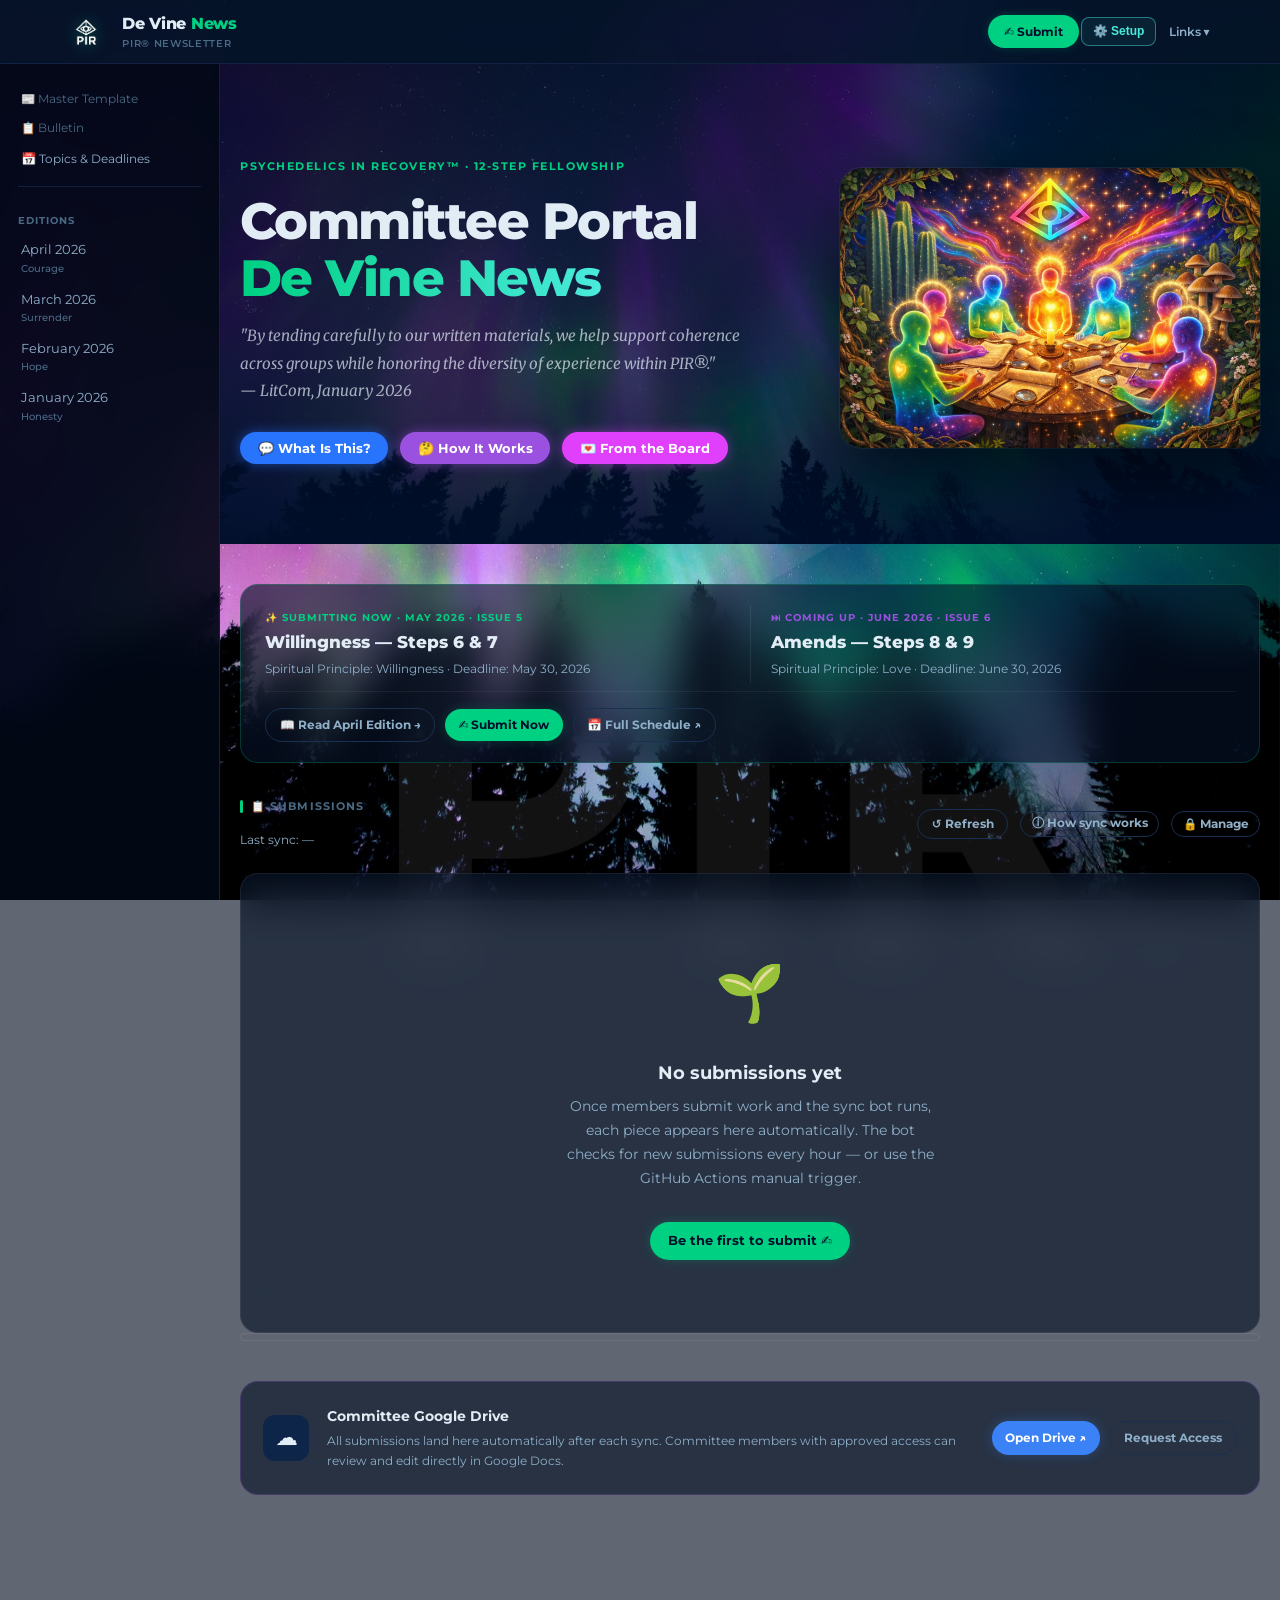
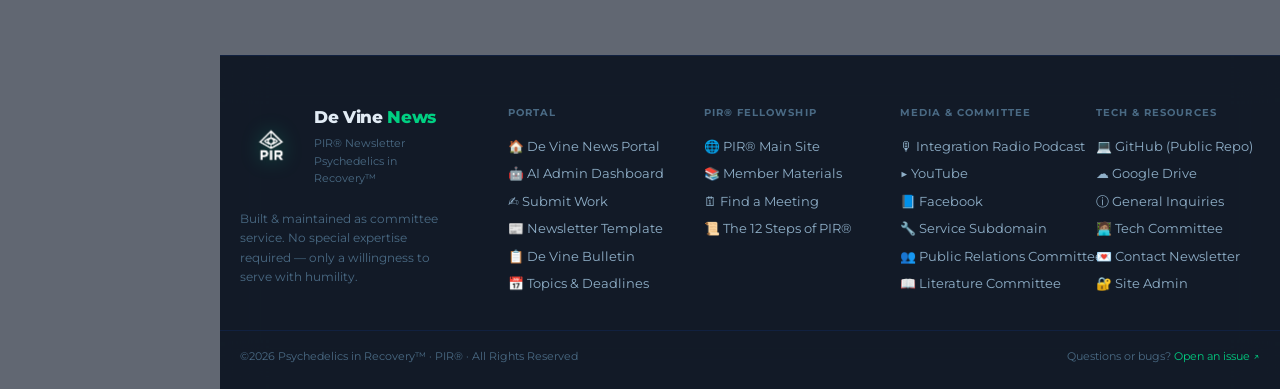
==== dashboard/index.html @ 3599350f "Add skills framework, admin dashboard, Phase 2/3/4 roadmap updates Skills (.claude/skills/): - marp-" ====
<!DOCTYPE html>
<html lang="en">
<head>
  <link rel="icon" href="assets/favicon.svg" type="image/svg+xml"/>
  <link rel="icon" href="assets/favicon.png" type="image/png"/>
  <link rel="apple-touch-icon" href="assets/favicon.png"/>
  <meta charset="UTF-8" />
  <meta name="viewport" content="width=device-width, initial-scale=1.0" />
  <title>De Vine News — Committee Portal | PIR®</title>
  <meta name="description" content="Internal committee portal for the Devine News newsletter — Psychedelics In Recovery 12-Step Fellowship." />
  <link rel="preconnect" href="https://fonts.googleapis.com" />
  <link rel="preconnect" href="https://fonts.gstatic.com" crossorigin />
  <link href="https://fonts.googleapis.com/css2?family=Montserrat:wght@400;500;600;700;800&family=Merriweather:ital,wght@0,400;1,300&display=swap" rel="stylesheet" />
  <link rel="stylesheet" href="style.css" />
  <style>
    /* ── Page-specific styles ── */
    .hero-inner {
      max-width: 1200px; margin: 0 auto; padding: 4rem 1.25rem 3.5rem;
      display: flex; align-items: center; gap: 3rem; justify-content: center;
    }
    .hero-text { flex: 1; max-width: 560px; }
    .hero-eyebrow {
      font-size: 0.68rem; font-weight: 700; letter-spacing: 0.14em;
      text-transform: uppercase; color: var(--green);
      display: flex; align-items: center; gap: 0.5rem; margin-bottom: 1rem;
    }
    .hero-eyebrow::before { content:''; width:20px; height:1.5px; background:var(--green); }
    .hero-headline {
      font-size: clamp(2rem, 6vw, 3.2rem); font-weight: 800;
      letter-spacing: -0.03em; line-height: 1.12; margin-bottom: 1rem;
    }
    .hero-headline em {
      font-style: normal;
      background: linear-gradient(90deg, var(--green), var(--cyan));
      -webkit-background-clip: text; -webkit-text-fill-color: transparent;
    }
    .hero-quote {
      font-family: var(--font-serif); font-style: italic;
      font-size: 0.95rem; color: rgba(226,236,245,0.7);
      max-width: 500px; line-height: 1.8; margin-bottom: 1.75rem;
    }
    .hero-actions { display: flex; gap: 0.75rem; flex-wrap: wrap; }
    .hero-illustration {
      flex-shrink: 0; width: 420px;
      border-radius: 22px; overflow: hidden;
      box-shadow: 0 24px 70px rgba(0,0,0,0.55), 0 0 0 1px rgba(255,255,255,0.07);
    }
    .hero-illustration img { width: 100%; height: auto; display: block; max-height: 520px; object-fit: contain; }

    /* Hero button colour variants */
    .btn-blue   { background: #2874fc; color: #fff; box-shadow: 0 0 12px rgba(40,116,252,0.5); border: none; }
    .btn-blue:hover   { background: #4a8fff; box-shadow: 0 0 20px rgba(40,116,252,0.7); text-decoration: none; color: #fff; }
    .btn-purple { background: #9b51e0; color: #fff; box-shadow: 0 0 12px rgba(155,81,224,0.5); border: none; }
    .btn-purple:hover { background: #b06de8; box-shadow: 0 0 20px rgba(155,81,224,0.7); text-decoration: none; color: #fff; }
    .btn-pink   { background: #e040fb; color: #fff; box-shadow: 0 0 12px rgba(224,64,251,0.45); border: none; }
    .btn-pink:hover   { background: #e96cfc; box-shadow: 0 0 20px rgba(224,64,251,0.65); text-decoration: none; color: #fff; }
    @media (max-width: 900px) {
      .hero-inner { flex-direction: column-reverse; gap: 2rem; padding: 2.5rem 1.25rem 2.5rem; }
      .hero-illustration { width: 100%; max-width: 480px; }
      .hero-illustration img { max-height: 360px; }
    }

    /* Stats */
    .stats-row {
      display: grid; grid-template-columns: repeat(auto-fit, minmax(130px, 1fr));
      gap: 1rem; margin-bottom: 2.5rem;
    }
    .stat-card {
      background: rgba(5,18,40,0.62);
      backdrop-filter: blur(20px); -webkit-backdrop-filter: blur(20px);
      border: 1px solid rgba(255,255,255,0.07);
      border-radius: var(--radius); padding: 1.15rem 1rem; text-align: center;
    }
    .stat-num { font-size: 2rem; font-weight: 800; line-height: 1; }
    .stat-label { font-size: 0.68rem; font-weight: 600; color: var(--text-3); margin-top: 0.35rem; text-transform: uppercase; letter-spacing: 0.05em; }

    /* Deadline banner */
    .deadline-banner {
      background: rgba(5,18,40,0.55);
      backdrop-filter: blur(20px); -webkit-backdrop-filter: blur(20px);
      border: 1px solid rgba(74,234,220,0.18);
      border-radius: var(--radius); padding: 0.85rem 1.25rem;
      display: flex; align-items: center; gap: 0.85rem;
      margin-bottom: 2rem; flex-wrap: wrap;
    }
    .deadline-text { font-size: 0.85rem; color: var(--text-2); flex: 1; min-width: 200px; }
    .deadline-text strong { color: var(--cyan); }

    /* Combined Current + Next Theme card */
    .theme-card {
      background: rgba(5,18,40,0.60);
      backdrop-filter: blur(20px); -webkit-backdrop-filter: blur(20px);
      border: 1px solid rgba(0,208,130,0.22);
      border-radius: var(--radius-lg); padding: 1.25rem 1.5rem;
      display: flex; align-items: stretch; gap: 0;
      margin-bottom: 2rem; flex-wrap: wrap;
    }
    .theme-col {
      flex: 1; min-width: 180px; padding: 0.25rem 1.25rem 0.25rem 0;
    }
    .theme-col--next {
      padding-left: 1.25rem; padding-right: 0;
      border-left: 1px solid rgba(255,255,255,0.08);
    }
    .theme-card-label {
      font-size: 0.62rem; font-weight: 700; text-transform: uppercase;
      letter-spacing: 0.1em; color: var(--green); margin-bottom: 0.2rem;
    }
    .theme-col--next .theme-card-label { color: var(--purple); }
    .theme-card-title { font-size: 1.05rem; font-weight: 800; color: var(--text); }
    .theme-card-sub { font-size: 0.75rem; color: var(--text-2); margin-top: 0.2rem; }
    .theme-card-actions {
      width: 100%; display: flex; gap: 0.6rem;
      flex-wrap: wrap; align-items: center;
      padding-top: 1rem; margin-top: 0.5rem;
      border-top: 1px solid rgba(255,255,255,0.06);
    }

    /* Section row */
    .section-row { display: flex; align-items: center; justify-content: space-between; gap: 1rem; margin-bottom: 1.25rem; flex-wrap: wrap; }
    .sync-label { font-size: 0.75rem; color: var(--text-2); }

    /* Gallery */
    .gallery-grid { display: grid; grid-template-columns: repeat(auto-fill, minmax(150px, 1fr)); gap: 0.75rem; }
    .gallery-card { background: var(--navy-3); border: 1px solid var(--border); border-radius: var(--radius); overflow: hidden; transition: transform 0.18s, border-color 0.18s; }
    .gallery-card:hover { transform: translateY(-3px); border-color: var(--border-2); }
    .gallery-card img { width: 100%; height: 130px; object-fit: cover; }
    .gallery-caption { padding: 0.45rem 0.65rem; font-size: 0.7rem; font-weight: 600; color: var(--text-2); overflow: hidden; text-overflow: ellipsis; white-space: nowrap; }

    /* Empty state */
    .empty-state {
      background: rgba(5,18,40,0.62);
      backdrop-filter: blur(20px); -webkit-backdrop-filter: blur(20px);
      border: 1px solid rgba(255,255,255,0.07);
      border-radius: var(--radius-lg); padding: 4.5rem 2rem; text-align: center;
    }
    .empty-icon { font-size: 3.5rem; margin-bottom: 1.25rem; }
    .empty-title { font-size: 1.1rem; font-weight: 700; margin-bottom: 0.5rem; }
    .empty-desc { font-size: 0.875rem; color: var(--text-2); max-width: 380px; margin: 0 auto 2rem; line-height: 1.7; }

    /* Submission cards */
    .sub-card {
      background: rgba(5,18,40,0.58);
      backdrop-filter: blur(20px); -webkit-backdrop-filter: blur(20px);
      border: 1px solid rgba(255,255,255,0.07);
      border-radius: var(--radius); padding: 1rem 1.15rem;
      display: flex; align-items: flex-start; gap: 0.9rem;
      transition: border-color 0.18s; margin-bottom: 0.6rem;
    }
    .sub-card:hover { border-color: var(--border-2); }
    .sub-type-icon {
      width: 36px; height: 36px; flex-shrink: 0;
      background: var(--navy-4); border-radius: 9px;
      display: flex; align-items: center; justify-content: center; font-size: 1rem;
    }
    .sub-body { flex: 1; min-width: 0; }
    .sub-title-row { display: flex; align-items: center; gap: 0.5rem; flex-wrap: wrap; margin-bottom: 0.15rem; }
    .sub-title { font-size: 0.92rem; font-weight: 700; color: var(--text); }
    .sub-meta { font-size: 0.73rem; color: var(--text-3); }
    .sub-snippet { font-size: 0.8rem; color: var(--text-2); margin-top: 0.3rem; line-height: 1.55; white-space: nowrap; overflow: hidden; text-overflow: ellipsis; }
    .sub-art-file  { font-size: 0.72rem; color: var(--cyan); margin-top: 0.3rem; opacity: 0.85; }
    .sub-art-title { font-size: 0.75rem; color: var(--cyan); margin-top: 0.25rem; font-style: italic; }
    .sub-art-notes { font-size: 0.78rem; color: var(--text-2); margin-top: 0.25rem; font-style: italic; opacity: 0.85; }

    /* Scrollable submissions container */
    .submissions-scroll-wrap {
      max-height: 490px; overflow-y: auto; scroll-behavior: smooth;
      scrollbar-width: thin; scrollbar-color: rgba(155,81,224,0.5) rgba(255,255,255,0.05);
      border: 1px solid rgba(255,255,255,0.07); border-radius: var(--radius);
      padding: 0.4rem 0.4rem 0; position: relative;
    }
    .submissions-scroll-wrap::-webkit-scrollbar { width: 6px; }
    .submissions-scroll-wrap::-webkit-scrollbar-track { background: rgba(255,255,255,0.03); border-radius: 3px; }
    .submissions-scroll-wrap::-webkit-scrollbar-thumb { background: rgba(155,81,224,0.45); border-radius: 3px; }
    .submissions-scroll-wrap::-webkit-scrollbar-thumb:hover { background: rgba(155,81,224,0.7); }
    /* Fade at bottom signals more content */
    .submissions-scroll-fade {
      height: 36px; margin-top: -36px; position: relative; pointer-events: none;
      background: linear-gradient(to bottom, transparent, rgba(2,8,23,0.82));
      border-radius: 0 0 var(--radius) var(--radius);
    }
    .submissions-jump-row {
      display: flex; justify-content: space-between; align-items: center;
      gap: 0.5rem; margin-top: 0.55rem; padding: 0 0.1rem;
    }
    .submissions-jump-hint { font-size: 0.7rem; color: var(--text-3); }
    .submissions-jump-row .btn { font-size: 0.7rem; padding: 0.25rem 0.6rem; opacity: 0.65; transition: opacity 0.15s; }
    .submissions-jump-row .btn:hover { opacity: 1; }
    .sub-action { flex-shrink: 0; align-self: center; display:flex; gap:0.45rem; align-items:center; }

    /* Refresh spinner */
    @keyframes spin { to { transform: rotate(360deg); } }
    .btn-loading { opacity: 0.65; pointer-events: none; }
    .btn-loading .spin-icon { display: inline-block; animation: spin 0.7s linear infinite; margin-right: 4px; }

    /* Admin mode */
    .btn-remove { background:transparent; border:1px solid rgba(239,68,68,0.4); color:#f87171;
                  font-size:0.72rem; font-weight:700; padding:0.3rem 0.65rem; border-radius:6px;
                  cursor:pointer; transition:all 0.15s; line-height:1; }
    .btn-remove:hover { background:rgba(239,68,68,0.12); border-color:#f87171; }
    .status-select { background:rgba(255,255,255,0.06); border:1px solid rgba(255,255,255,0.15); color:var(--text-1);
                     font-size:0.72rem; padding:0.28rem 0.5rem; border-radius:6px; cursor:pointer; }
    .status-select:disabled { opacity:0.5; cursor:not-allowed; }
    .admin-bar { display:flex; align-items:center; gap:0.5rem; font-size:0.72rem; color:var(--text-3); }
    .admin-active-label { color:#f87171; font-weight:700; }

    /* Drive panel */
    .drive-panel {
      background: rgba(5,18,40,0.62);
      backdrop-filter: blur(22px); -webkit-backdrop-filter: blur(22px);
      border: 1px solid rgba(155,81,224,0.25); border-radius: var(--radius-lg);
      padding: 1.4rem; display: flex; align-items: center; gap: 1.1rem;
      margin-top: 2.5rem; flex-wrap: wrap;
    }
    .drive-icon-wrap {
      width: 46px; height: 46px; flex-shrink: 0;
      background: var(--navy-4); border-radius: var(--radius);
      display: flex; align-items: center; justify-content: center; font-size: 1.4rem;
    }
    .drive-text { flex: 1; min-width: 200px; }
    .drive-title { font-size: 0.88rem; font-weight: 700; margin-bottom: 0.2rem; }
    .drive-desc { font-size: 0.78rem; color: var(--text-2); line-height: 1.6; }
    .drive-actions { display: flex; gap: 0.6rem; flex-wrap: wrap; }
  </style>
</head>
<body>
<script>window.CURRENT_PAGE = 'index';</script>

<!-- ═══════════════ PARALLAX HERO ═══════════════ -->
<section class="parallax-hero" id="hero">
  <div class="parallax-bg" id="parallax-bg"></div>
  <div class="parallax-overlay"></div>
  <div class="parallax-content">
    <div class="hero-inner">
      <div class="hero-text">
        <div class="hero-eyebrow">Psychedelics in Recovery™ · 12-Step Fellowship</div>
        <h1 class="hero-headline">Committee Portal<br /><em>De Vine News</em></h1>
        <p class="hero-quote">
          "By tending carefully to our written materials, we help support coherence across groups
          while honoring the diversity of experience within PIR®."
          <br />— LitCom, January 2026
        </p>
        <div class="hero-actions">
          <button class="btn btn-blue" onclick="openModal('modal-whatis')">💬 What Is This?</button>
          <button class="btn btn-purple" onclick="openModal('modal-howto')">🤔 How It Works</button>
          <button class="btn btn-pink" onclick="openModal('modal-president')"
                  data-tooltip="A message from Kevin Franciotti, PIR® Board of Directors">💌 From the Board</button>
        </div>
      </div>
      <div class="hero-illustration">
        <img src="assets/pir-fellowship-art.jpg" alt="PIR Fellowship — psychedelic recovery community gathering" />
      </div>
    </div>
  </div>
</section>

<!-- ═══════════════ MAIN ═══════════════ -->
<main class="page-wrap">

  <!-- Current + Next Theme combined card -->
  <div class="theme-card">
    <div class="theme-col theme-col--current">
      <div class="theme-card-label">✨ Submitting Now · May 2026 · Issue 5</div>
      <div class="theme-card-title">Willingness — Steps 6 &amp; 7</div>
      <div class="theme-card-sub">Spiritual Principle: Willingness · Deadline: May 30, 2026</div>
    </div>
    <div class="theme-col theme-col--next">
      <div class="theme-card-label">⏭ Coming Up · June 2026 · Issue 6</div>
      <div class="theme-card-title">Amends — Steps 8 &amp; 9</div>
      <div class="theme-card-sub">Spiritual Principle: Love · Deadline: June 30, 2026</div>
    </div>
    <div class="theme-card-actions">
      <a href="newsletter-april-2026.html" class="btn btn-ghost btn-sm">📖 Read April Edition →</a>
      <a href="submit.html" class="btn btn-primary btn-sm">✍️ Submit Now</a>
      <a href="https://docs.google.com/document/d/1or5cB7Ij6BHj-GLm-6V-UeFSA0Re6QUfVaIoAT2rAgI/edit"
         target="_blank" rel="noopener" class="btn btn-ghost btn-sm">📅 Full Schedule ↗</a>
    </div>
  </div>

  <!-- Stats (hidden until submissions exist) -->
  <div class="stats-row hidden" id="stats-row">
    <div class="stat-card">
      <div class="stat-num text-green" id="stat-total">0</div>
      <div class="stat-label">Submissions</div>
    </div>
    <div class="stat-card">
      <div class="stat-num" style="color:var(--amber)" id="stat-review">0</div>
      <div class="stat-label">Needs Review</div>
    </div>
    <div class="stat-card">
      <div class="stat-num text-green" id="stat-approved">0</div>
      <div class="stat-label">Approved</div>
    </div>
    <div class="stat-card">
      <div class="stat-num text-cyan" id="stat-art">0</div>
      <div class="stat-label">Art Pieces</div>
    </div>
  </div>

  <!-- Art Gallery -->
  <section id="gallery-section" class="hidden" style="margin-bottom:2.5rem">
    <div class="section-row">
      <span class="section-label">🎨 Art Gallery</span>
    </div>
    <div class="gallery-grid" id="gallery-grid"></div>
  </section>

  <!-- Submissions -->
  <section>
    <div class="section-row">
      <div>
        <span class="section-label">📋 Submissions</span>
        <div style="margin-top:0.3rem"><span class="sync-label" id="last-sync-label">Last sync: —</span></div>
      </div>
      <div style="display:flex;align-items:center;gap:0.75rem;flex-wrap:wrap">
        <button class="btn btn-ghost btn-sm" id="refresh-btn" onclick="loadData()"
                data-tooltip="GitHub Pages CDN can take a few minutes to reflect new data — if cards don't appear right away, wait a moment and try again">↺ Refresh</button>
        <button class="btn btn-ghost btn-sm" onclick="openModal('modal-sync-info')"
                style="font-size:0.72rem;padding:0.3rem 0.65rem" data-tooltip="How the sync pipeline works">ⓘ How sync works</button>
        <div class="admin-bar" id="admin-bar">
          <button class="btn btn-ghost btn-sm" id="admin-toggle-btn"
                  onclick="toggleAdmin()" style="font-size:0.72rem;padding:0.3rem 0.65rem">🔒 Manage</button>
          <span class="admin-active-label" id="admin-active-label" style="display:none">🔓 Admin mode</span>
          <button class="btn btn-ghost btn-sm" id="sync-sheet-btn" onclick="syncFromSheet()"
                  style="display:none;font-size:0.72rem;padding:0.3rem 0.65rem"
                  data-tooltip="Pull all Sheet rows into the dashboard and refresh statuses">↕ Sync from Sheet</button>
        </div>
      </div>
    </div>

    <div class="empty-state" id="empty-state">
      <div class="empty-icon">🌱</div>
      <h2 class="empty-title">No submissions yet</h2>
      <p class="empty-desc">
        Once members submit work and the sync bot runs, each piece appears here automatically.
        The bot checks for new submissions every hour — or use the GitHub Actions manual trigger.
      </p>
      <a href="submit.html" class="btn btn-primary">Be the first to submit ✍️</a>
    </div>

    <div class="submissions-scroll-wrap" id="submissions-scroll">
      <div id="submissions-list"></div>
    </div>
    <div class="submissions-scroll-fade" id="submissions-fade" style="display:none"></div>
    <div class="submissions-jump-row" id="submissions-jump-row" style="display:none">
      <span class="submissions-jump-hint">↕ scroll inside the panel above</span>
      <div style="display:flex;gap:0.5rem">
        <button class="btn btn-ghost" onclick="document.getElementById('submissions-scroll').scrollTop=0">↑ Top</button>
        <button class="btn btn-ghost" onclick="document.getElementById('submissions-scroll').scrollTop=document.getElementById('submissions-scroll').scrollHeight">↓ Bottom</button>
      </div>
    </div>
  </section>

  <!-- Google Drive panel -->
  <div class="drive-panel" id="drive-panel">
    <div class="drive-icon-wrap">☁️</div>
    <div class="drive-text">
      <div class="drive-title">Committee Google Drive</div>
      <div class="drive-desc">
        All submissions land here automatically after each sync. Committee members with
        approved access can review and edit directly in Google Docs.
      </div>
    </div>
    <div class="drive-actions">
      <a href="https://drive.google.com/drive/folders/1O4HY9tP7TFv2YpucClgm_wKIKGlqBaYY"
         id="drive-open-btn" target="_blank" rel="noopener"
         class="btn btn-drive btn-sm" data-tooltip="Open the committee Shared Drive">
        Open Drive ↗
      </a>
      <a href="https://drive.google.com/drive/folders/1O4HY9tP7TFv2YpucClgm_wKIKGlqBaYY?usp=sharing"
         id="drive-request-btn" target="_blank" rel="noopener"
         class="btn btn-ghost btn-sm" data-tooltip="Request editor access from the tech chair">
        Request Access
      </a>
    </div>
  </div>

</main>

<!-- ═══════════════ MODALS ═══════════════ -->

<!-- How It Works -->
<div class="modal-overlay" id="modal-howto" role="dialog" aria-modal="true" aria-labelledby="howto-title">
  <div class="modal">
    <button class="modal-close" onclick="closeModal('modal-howto')" aria-label="Close">✕</button>
    <div class="modal-eyebrow">🌀 Welcome</div>
    <h2 class="modal-title" id="howto-title">How the Devine News Hub Works</h2>
    <div class="modal-body">
      <p>Think of this system as an automated assistant that does the filing for us — so the committee can focus on the content, not the coordination.</p>
      <h3>For Members — Submitting</h3>
      <ul>
        <li>Click <strong>Submit Work</strong> to share literature, artwork, or both.</li>
        <li>Your piece goes directly into the committee's Google Drive, correctly named and filed.</li>
        <li>You'll receive a <strong>Thank You email</strong> immediately with our current meeting schedule.</li>
      </ul>
      <h3>For Committee — Reviewing</h3>
      <ul>
        <li>Every hour (or on demand), the sync bot checks Drive for new submissions.</li>
        <li>Each new piece appears here with a <strong>status badge</strong> — Incoming → Needs Review → Approved → Published.</li>
        <li>Click <strong>Open in Drive</strong> on any submission to edit it in Google Docs.</li>
        <li>Art thumbnails appear in the gallery above for quick visual review.</li>
      </ul>
      <h3>Do I Need to Know GitHub?</h3>
      <p>No. Members only need to use this portal and their regular Gmail/Google Drive. The technical automation runs quietly in the background.</p>
      <h3>What if a Submission Doesn't Appear?</h3>
      <p>The sync runs every hour. If you're in a rush, contact the Tech Chair to trigger a manual sync from the GitHub Actions tab.</p>
    </div>
    <div class="modal-actions">
      <a href="submit.html" class="btn btn-primary">Submit Work ✍️</a>
      <button class="btn btn-ghost" onclick="closeModal('modal-howto')">Close</button>
    </div>
  </div>
</div>

<!-- What Is This? -->
<div class="modal-overlay" id="modal-whatis" role="dialog" aria-modal="true" aria-labelledby="whatis-title">
  <div class="modal" style="max-width:580px">
    <button class="modal-close" onclick="closeModal('modal-whatis')" aria-label="Close">✕</button>
    <div class="modal-eyebrow">🌿 Welcome to the Portal</div>
    <h2 class="modal-title" id="whatis-title">What Is This?</h2>
    <div class="modal-body">
      <p>This is the <strong>De Vine News Committee Portal</strong> — an interactive space where PIR® members and the newsletter committee come together each month.</p>
      <p>Here you can:</p>
      <ul>
        <li><strong>Read</strong> past and current newsletter editions</li>
        <li><strong>Submit</strong> your writing, poetry, artwork, or reflections for an upcoming issue</li>
        <li><strong>See open service positions</strong> and get involved with the PR or Literature Committee</li>
        <li><strong>Track themes</strong> — each issue is centered on a spiritual principle from the 12 Steps</li>
      </ul>
      <p>Behind the scenes, the committee uses this portal to review, approve, and publish submissions — all through a secure, automated workflow that keeps unpublished content private.</p>
      <p style="font-size:0.82rem;color:var(--text-3);font-style:italic">Built and maintained as committee service by the PIR® Tech &amp; PR Committees. No special expertise required to submit — only a willingness to share.</p>
      <details style="margin-top:1rem;border-top:1px solid var(--border);padding-top:0.75rem">
        <summary style="cursor:pointer;font-size:0.82rem;color:var(--text-3);user-select:none">🔧 For the technically curious</summary>
        <div style="margin-top:0.75rem;font-size:0.8rem;color:var(--text-2);line-height:1.6">
          <p style="margin-bottom:0.5rem"><strong>Public repo</strong> (<code>pir-devine-news-public</code>)<br>
          Static dashboard and newsletter archive for the De Vine News committee portal. Served via GitHub Pages. Receives filtered content automatically synced from the private workflow repo on every push to main. No credentials, no raw data, no unpublished submissions.</p>
          <p style="margin-bottom:0"><strong>Private repo</strong> (<code>pir-devine-news</code>)<br>
          Full newsletter workflow hub for the Psychedelics In Recovery (PIR®) 12-Step Fellowship newsletter committee. Includes automation scripts, committee data, Google Drive integration via GWS CLI, GitHub Actions sync pipeline, and the full source for all public-facing dashboard content.</p>
        </div>
      </details>
    </div>
    <div class="modal-actions">
      <a href="submit.html" class="btn btn-primary">✍️ Submit Work</a>
      <button class="btn btn-ghost" onclick="closeModal('modal-whatis')">Close</button>
    </div>
  </div>
</div>

<!-- Board Message -->
<div class="modal-overlay" id="modal-president" role="dialog" aria-modal="true" aria-labelledby="president-title">
  <div class="modal" style="max-width:640px">
    <button class="modal-close" onclick="closeModal('modal-president')" aria-label="Close">✕</button>
    <div class="modal-eyebrow">🌀 Vol. 1 Issue 1 · Jan 2026</div>
    <h2 class="modal-title" id="president-title">💌 A Message from the Board</h2>
    <div class="modal-body">
      <p>Welcome to <em>de Vine</em>, Psychedelics in Recovery's newsletter. I'm grateful you're here.</p>
      <p>PIR was born from a simple but difficult question: How do we talk honestly about recovery in a world where psychedelics are increasingly visible, medicalized, politicized, and misunderstood — without losing our integrity or one another? Over the years, our fellowship has grown into a diverse, sometimes imperfect, and deeply committed community wrestling with that question together.</p>
      <p>This newsletter is an extension of that effort. <em>de Vine</em> is not a platform for promotion, persuasion, or dogma. It is a space for reflection, accountability, service, and shared learning. You'll find reports from service bodies, creative work emerging from the fellowship, and thoughtful engagement with recovery, integration, and the responsibilities that come with both.</p>
      <p>Growth brings complexity. As PIR expands across geographies, modalities, and viewpoints, we are continually challenged to balance openness with safety, innovation with humility, and individual experience with collective care. These tensions are not signs of failure; they are signs that something alive is being tended. Our task is not to eliminate disagreement, but to remain grounded in respect, transparency, and a shared commitment to recovery.</p>
      <p>Whether you are new to PIR or have been walking with us for years, I invite you to see this publication as a conversation rather than a conclusion. Read closely. Question thoughtfully. Serve where you are able. And remember that none of us carries this work alone.</p>
      <p>Thank you to the PR Committee and all contributors who brought this first issue into being. I look forward to what we will continue to grow — together.</p>
      <p style="margin-top:1.25rem">In service,<br /><strong>Kevin Franciotti</strong><br /><span style="font-size:0.8em;color:var(--text-3)">Co-founder, PIR® Board of Directors</span></p>
    </div>
    <div class="modal-actions">
      <a href="bulletin.html" class="btn btn-primary">📋 De Vine Bulletin ↗</a>
      <button class="btn btn-ghost" onclick="closeModal('modal-president')">Close</button>
    </div>
  </div>
</div>

<!-- Admin Password Modal -->
<div class="modal-overlay" id="modal-admin" role="dialog" aria-modal="true" aria-labelledby="admin-title">
  <div class="modal" style="max-width:400px" data-no-scroll-btn>
    <button class="modal-close" onclick="closeModal('modal-admin')" aria-label="Close">✕</button>
    <div class="modal-eyebrow">🔒 Committee Only</div>
    <h2 class="modal-title" id="admin-title">Admin Access</h2>
    <div class="modal-body">
      <p style="font-size:0.85rem;color:var(--text-2)">Enter the committee admin passphrase to enable submission management.</p>
      <div style="margin-top:1rem">
        <input type="password" id="admin-password-input" placeholder="Passphrase…"
               style="width:100%;padding:0.65rem 0.9rem;border-radius:9px;border:1.5px solid var(--border-2);background:var(--navy-4);color:var(--text);font-size:0.9rem"
               onkeydown="if(event.key==='Enter')submitAdminPassword()" />
        <div id="admin-error" style="display:none;color:#f87171;font-size:0.78rem;margin-top:0.5rem"></div>
      </div>
      <div style="margin-top:1rem;font-size:0.75rem;color:#f5a623;background:rgba(245,166,35,0.08);border:1px solid rgba(245,166,35,0.22);border-radius:8px;padding:0.55rem 0.8rem;line-height:1.55">
        ⚠️ <strong>GitHub PAT expires Fri May 15, 2026.</strong><br>
        Renew at <code>github.com/settings/tokens</code> before that date or submissions will stop syncing to the dashboard.
      </div>
    </div>
    <div class="modal-actions">
      <button class="btn btn-primary" onclick="submitAdminPassword()">Unlock</button>
      <a href="admin.html" class="btn btn-ghost" onclick="closeModal('modal-admin')">🤖 Full Admin Dashboard →</a>
      <button class="btn btn-ghost" onclick="closeModal('modal-admin')">Cancel</button>
    </div>
  </div>
</div>

<!-- Sync & Pipeline Info Modal -->
<div class="modal-overlay" id="modal-sync-info" role="dialog" aria-modal="true" aria-labelledby="sync-info-title">
  <div class="modal" style="max-width:600px">
    <button class="modal-close" onclick="closeModal('modal-sync-info')" aria-label="Close">✕</button>
    <div class="modal-eyebrow">⚙️ How the pipeline works</div>
    <h2 class="modal-title" id="sync-info-title">Sync &amp; Submissions</h2>
    <div class="modal-body">

      <h3 style="font-size:0.88rem;font-weight:700;color:var(--green);margin-bottom:0.5rem">Submission flow</h3>
      <ol style="font-size:0.84rem;color:var(--text-2);line-height:1.75;padding-left:1.25rem;margin-bottom:1.25rem">
        <li>A member fills out the <a href="submit.html" style="color:var(--cyan)">Submit page</a> and clicks Send.</li>
        <li>The form POST hits the <strong>Apps Script web app</strong> running on the <code>pir.devine.news@gmail.com</code> Google account.</li>
        <li>Apps Script writes a row to the <strong>Submissions Google Sheet</strong> and sends a confirmation email to the member and a notification to the committee inbox.</li>
        <li>Apps Script calls the <strong>GitHub API</strong> to update <code>dashboard/data.json</code> in the public repo with the new submission entry.</li>
        <li>GitHub Pages serves the updated <code>data.json</code> — the submission appears on this dashboard after the next page refresh. <em>GitHub Pages CDN can take up to a few minutes to propagate — if cards don't appear right away, wait a moment and use ↺ Refresh.</em></li>
      </ol>

      <h3 style="font-size:0.88rem;font-weight:700;color:var(--cyan);margin-bottom:0.5rem">Removing a submission</h3>
      <ol style="font-size:0.84rem;color:var(--text-2);line-height:1.75;padding-left:1.25rem;margin-bottom:1.25rem">
        <li>Click <strong>🔒 Manage</strong> next to this button and enter the committee admin passphrase.</li>
        <li>Each submission card gains a <strong>status dropdown</strong> and an <strong>✕ Archive</strong> button.</li>
        <li>The dropdown lets you toggle between Incoming, Needs Review, Approved, and Published — each change requires confirmation and updates the Sheet and dashboard immediately.</li>
        <li>Clicking Archive removes the entry from the dashboard and marks the row <em>Archived</em> in the Sheet.</li>
        <li>The card disappears from the dashboard immediately.</li>
      </ol>

      <h3 style="font-size:0.88rem;font-weight:700;color:var(--green);margin-bottom:0.5rem">Updating submission status</h3>
      <ol style="font-size:0.84rem;color:var(--text-2);line-height:1.75;padding-left:1.25rem;margin-bottom:1.25rem">
        <li>Open the <a href="https://docs.google.com/spreadsheets/d/1ngfuj44yAtRAteBSOtR1E3m-VcTnqrcwWPUZO5ZWD8Q" target="_blank" rel="noopener" style="color:var(--cyan)">Submissions Sheet ↗</a> and edit the <strong>Status</strong> column for any row.</li>
        <li>Valid values: <code>Incoming</code> · <code>Needs Review</code> · <code>Approved</code> · <code>Published</code> · <code>Archived</code></li>
        <li>Click <strong>🔒 Manage → ↕ Sync from Sheet</strong> on this page — the dashboard updates to reflect the new statuses.</li>
      </ol>

      <h3 style="font-size:0.88rem;font-weight:700;color:var(--purple);margin-bottom:0.5rem">The ↺ Refresh button</h3>
      <p style="font-size:0.84rem;color:var(--text-2);line-height:1.75;margin-bottom:1.25rem">
        Re-fetches <code>data.json</code> from GitHub Pages on demand. Use this to pull in any submissions that arrived since you opened the page, or after an Apps Script re-deploy.
      </p>

      <h3 style="font-size:0.88rem;font-weight:700;color:var(--text-3);margin-bottom:0.5rem">Code sync (private → public repo)</h3>
      <p style="font-size:0.84rem;color:var(--text-2);line-height:1.75;margin-bottom:0">
        Every push to <code>main</code> on the <em>private</em> repo triggers a GitHub Actions workflow that strips private content (scripts, setup docs, committee data) and force-pushes the filtered result to <code>pir-devine-news-public</code>. <code>data.json</code> is excluded from this sync so live submission data is never overwritten.
      </p>

    </div>
    <div class="modal-actions">
      <button class="btn btn-ghost" onclick="closeModal('modal-sync-info')">Close</button>
    </div>
  </div>
</div>

<!-- ═══════════════ SCRIPTS ═══════════════ -->
<script>
  /* ── Parallax ── */
  const pbg = document.getElementById('parallax-bg');
  let ticking = false;
  window.addEventListener('scroll', function () {
    if (!ticking) {
      requestAnimationFrame(function () {
        const y = window.scrollY;
        pbg.style.transform = 'translateY(' + (y * 0.35) + 'px)';
        ticking = false;
      });
      ticking = true;
    }
  });

  /* ── Modal helpers ── */
  function openModal(id) {
    const el = document.getElementById(id);
    el.classList.add('is-open');
    document.body.style.overflow = 'hidden';
  }
  function closeModal(id) {
    document.getElementById(id).classList.remove('is-open');
    document.body.style.overflow = '';
  }
  document.querySelectorAll('.modal-overlay').forEach(function(o) {
    o.addEventListener('click', function(e) {
      if (e.target === o) closeModal(o.id);
    });
  });
  document.addEventListener('keydown', function(e) {
    if (e.key === 'Escape') {
      document.querySelectorAll('.modal-overlay.is-open').forEach(function(o) {
        closeModal(o.id);
      });
    }
  });

  /* ── Status badge map ── */
  var STATUS = {
    incoming:  { label:'📥 Incoming',      cls:'badge-incoming'  },
    review:    { label:'🔍 Needs Review',   cls:'badge-review'    },
    approved:  { label:'✅ Approved',        cls:'badge-approved'  },
    published: { label:'🚀 Published',       cls:'badge-published' },
    archived:  { label:'🗄 Archived',        cls:'badge-incoming'  },
  };
  function badge(s) {
    var b = STATUS[s] || { label: s, cls: 'badge-incoming' };
    return '<span class="badge ' + b.cls + '">' + b.label + '</span>';
  }

  var adminMode     = false;
  var adminPassword = '';

  /* ── Admin toggle ── */
  function toggleAdmin() {
    if (adminMode) {
      adminMode = false;
      adminPassword = '';
      document.getElementById('admin-toggle-btn').textContent = '🔒 Manage';
      document.getElementById('admin-active-label').style.display = 'none';
      document.getElementById('sync-sheet-btn').style.display = 'none';
      renderSubmissions(window._lastSubs || []);
    } else {
      document.getElementById('admin-password-input').value = '';
      document.getElementById('admin-error').style.display = 'none';
      openModal('modal-admin');
      setTimeout(function(){ document.getElementById('admin-password-input').focus(); }, 120);
    }
  }

  async function submitAdminPassword() {
    var pw  = document.getElementById('admin-password-input').value;
    var err = document.getElementById('admin-error');
    if (!pw) { err.textContent = 'Please enter the passphrase.'; err.style.display = 'block'; return; }
    err.style.display = 'none';
    try {
      var params = new URLSearchParams({ action: 'auth', password: pw });
      var r = await fetch(window.APPS_SCRIPT_URL, { method: 'POST', body: params });
      var j = await r.json();
      if (j.status === 'ok') {
        adminPassword = pw;
        adminMode = true;
        closeModal('modal-admin');
        document.getElementById('admin-toggle-btn').textContent = '🔓 Exit Admin';
        document.getElementById('admin-active-label').style.display = 'inline';
        document.getElementById('sync-sheet-btn').style.display = 'inline-flex';
        renderSubmissions(window._lastSubs || []);
      } else {
        err.textContent = j.message || 'Incorrect passphrase.';
        err.style.display = 'block';
      }
    } catch(_) {
      err.textContent = 'Could not reach the server. Check your connection.';
      err.style.display = 'block';
    }
  }

  async function removeSubmission(id, btn) {
    if (!confirm('Archive this submission? It will be removed from the dashboard and marked Archived in the Sheet.')) return;
    btn.disabled = true; btn.textContent = '…';
    try {
      var params = new URLSearchParams({ action: 'remove', id: id, password: adminPassword });
      var r = await fetch(window.APPS_SCRIPT_URL, { method: 'POST', body: params });
      var j = await r.json();
      if (j.status === 'ok') {
        // Remove card from DOM immediately; data.json will reflect on next loadData
        var card = document.getElementById('sub-' + id);
        if (card) card.remove();
        window._lastSubs = (window._lastSubs || []).filter(function(s){ return String(s.id) !== String(id); });
        if (!window._lastSubs.length) {
          document.getElementById('empty-state').classList.remove('hidden');
          document.getElementById('stats-row').classList.add('hidden');
        }
      } else {
        alert(j.message || 'Remove failed.');
        btn.disabled = false; btn.textContent = '✕ Remove';
      }
    } catch(_) {
      alert('Could not reach the server.');
      btn.disabled = false; btn.textContent = '✕ Remove';
    }
  }

  /* Map internal status key → dropdown label */
  function normalizeStatusLabel(key) {
    var map = { incoming:'Incoming', review:'Needs Review', approved:'Approved', published:'Published', archived:'Archived' };
    return map[key] || 'Incoming';
  }

  function confirmSetStatus(id, selectEl) {
    var newStatus = selectEl.value;
    var prev = selectEl.dataset.prev || selectEl.options[0].value;
    if (!confirm('Change status to "' + newStatus + '"?')) {
      // Revert the dropdown
      for (var i = 0; i < selectEl.options.length; i++) {
        if (selectEl.options[i].value === prev) { selectEl.selectedIndex = i; break; }
      }
      return;
    }
    selectEl.dataset.prev = newStatus;
    setStatus(id, selectEl);
  }

  async function setStatus(id, selectEl) {
    var newStatus = selectEl.value;
    selectEl.disabled = true;
    try {
      var params = new URLSearchParams({ action: 'setStatus', id: id, status: newStatus, password: adminPassword });
      var r = await fetch(window.APPS_SCRIPT_URL, { method: 'POST', body: params });
      var j = await r.json();
      if (j.status === 'ok') {
        // Update in-memory list and re-render
        window._lastSubs = (window._lastSubs || []).map(function(s) {
          if (String(s.id) === String(id)) {
            s.status = newStatus.toLowerCase().replace(' ', '_');
            // Use same keys as badge() expects
            if (newStatus === 'Needs Review')  s.status = 'review';
            else if (newStatus === 'Approved') s.status = 'approved';
            else if (newStatus === 'Published') s.status = 'published';
            else if (newStatus === 'Archived') s.status = 'archived';
            else s.status = 'incoming';
          }
          return s;
        });
        if (newStatus === 'Archived') {
          window._lastSubs = (window._lastSubs || []).filter(function(s){ return String(s.id) !== String(id); });
        }
        renderSubmissions(window._lastSubs);
      } else {
        alert(j.message || 'Status update failed.');
        selectEl.disabled = false;
      }
    } catch(_) {
      alert('Could not reach the server.');
      selectEl.disabled = false;
    }
  }

  async function syncFromSheet() {
    var btn = document.getElementById('sync-sheet-btn');
    btn.disabled = true; btn.textContent = '↕ Syncing…';
    try {
      var params = new URLSearchParams({ action: 'syncSheet', password: adminPassword });
      var r = await fetch(window.APPS_SCRIPT_URL, { method: 'POST', body: params });
      var j = await r.json();
      if (j.status === 'ok') {
        var n = j.synced || '';
        btn.textContent = '✓ Synced ' + n + ' — loading…';
        // GitHub Pages CDN can take ~30s to propagate; retry loadData several times
        var attempts = [3000, 7000, 13000, 20000];
        attempts.forEach(function(ms, i) {
          setTimeout(function() {
            loadData();
            if (i === attempts.length - 1) {
              btn.disabled = false;
              btn.textContent = '↕ Sync from Sheet';
            }
          }, ms);
        });
      } else {
        alert(j.message || 'Sync failed.');
        btn.disabled = false; btn.textContent = '↕ Sync from Sheet';
      }
    } catch(_) {
      alert('Could not reach the server.');
      btn.disabled = false; btn.textContent = '↕ Sync from Sheet';
    }
  }

  /* ── Format ISO timestamp for human display ── */
  function fmtSync(iso) {
    if (!iso) return 'Never';
    try {
      var d = new Date(iso);
      return d.toLocaleDateString('en-US', { month:'short', day:'numeric', year:'numeric' })
           + ' at '
           + d.toLocaleTimeString('en-US', { hour:'numeric', minute:'2-digit' });
    } catch(_) { return iso; }
  }

  /* ── HTML escape helper ── */
  function escHtml(s) {
    return String(s || '').replace(/&/g,'&amp;').replace(/</g,'&lt;').replace(/>/g,'&gt;').replace(/"/g,'&quot;');
  }

  /* ── Render submission cards ── */
  function renderSubmissions(subs) {
    document.getElementById('submissions-list').innerHTML = subs.map(function(s){
      var adminControls = '';
      if (adminMode) {
        var statusOpts = ['Incoming','Needs Review','Approved','Published'].map(function(v){
          var sel = (normalizeStatusLabel(s.status) === v) ? ' selected' : '';
          return '<option value="'+v+'"'+sel+'>'+v+'</option>';
        }).join('');
        adminControls = '<select class="status-select" data-prev="'+normalizeStatusLabel(s.status)+'" onchange="confirmSetStatus(\''+s.id+'\',this)">'
          + statusOpts + '</select>'
          + '<button class="btn-remove" onclick="removeSubmission(\''+s.id+'\',this)">✕ Archive</button>';
      }
      var removeBtn = adminControls; // kept for hasAction check below
      var driveLink = s.driveUrl
        ? '<a href="'+escHtml(s.driveUrl)+'" target="_blank" rel="noopener" class="btn btn-ghost btn-sm">Open in Drive ↗</a>'
        : '';
      var hasAction = removeBtn || driveLink;
      var isArt = s.type === 'art'  || s.type === 'both';
      var isLit = s.type === 'literature' || s.type === 'both';
      // Stacked small emojis for 'both' so they fit the 36×36 icon box
      var typeIcon = s.type === 'both'
        ? '<span style="font-size:0.68rem;line-height:1.2;display:block;text-align:center">🎨<br>📄</span>'
        : (isArt ? '🎨' : '📄');
      var artBadge = isArt ? '<span class="badge badge-art">🎨 Art</span>' : '';
      var litBadge = isLit ? '<span class="badge badge-lit">📄 Lit</span>' : '';
      // Artwork title shown separately only for 'both' (for art-only it IS the main title)
      var artTitleLine = (s.type === 'both' && s.artTitle)
        ? '<div class="sub-art-title">🎨 ' + escHtml(s.artTitle) + '</div>'
        : '';
      var artFile = isArt && s.artFilename
        ? '<div class="sub-art-file">🖼 ' + escHtml(s.artFilename) + '</div>'
        : '';
      var artNotesLine = isArt && s.artNotes
        ? '<div class="sub-art-notes">' + escHtml(s.artNotes) + '</div>'
        : '';
      // Always show snippet if present (artNotes is displayed separately below it)
      var snippet = s.snippet
        ? '<p class="sub-snippet">' + escHtml(s.snippet) + '</p>'
        : '';
      return '<div class="sub-card" id="sub-'+s.id+'">'
        + '<div class="sub-type-icon">'+typeIcon+'</div>'
        + '<div class="sub-body">'
        +   '<div class="sub-title-row"><span class="sub-title">'+escHtml(s.title||'Untitled')+'</span>'
        +   badge(s.status)+artBadge+litBadge+'</div>'
        +   '<div class="sub-meta">'+(s.author?'by '+escHtml(s.author):'')+(s.author&&s.topic?' · ':'')+(s.topic?'Topic: '+escHtml(s.topic):'')+'</div>'
        +   artTitleLine+snippet+artNotesLine+artFile
        + '</div>'
        + (hasAction?'<div class="sub-action">'+driveLink+removeBtn+'</div>':'')
        + '</div>';
    }).join('');

    // Show jump buttons + fade indicator when there are more than 2 submissions
    var hasMany = subs.length > 2;
    var jumpRow = document.getElementById('submissions-jump-row');
    var fade    = document.getElementById('submissions-fade');
    if (jumpRow) jumpRow.style.display = hasMany ? 'flex' : 'none';
    if (fade)    fade.style.display    = hasMany ? 'block' : 'none';
  }

  /* ── Load data.json ── */
  async function loadData() {
    var btn = document.getElementById('refresh-btn');
    if (btn) { btn.innerHTML = '<span class="spin-icon">↺</span> Refreshing…'; btn.classList.add('btn-loading'); }
    try {
      var res  = await fetch('data.json?_=' + Date.now());
      var data = await res.json();

      document.getElementById('last-sync-label').textContent = 'Last sync: ' + fmtSync(data.lastSync);

      /* Drive panel — update hrefs if data.json has them, otherwise leave hardcoded */
      if (data.driveUrl) {
        document.getElementById('drive-open-btn').href    = data.driveUrl;
        document.getElementById('drive-request-btn').href = data.driveRequestUrl || data.driveUrl;
      }

      var subs = data.submissions || [];
      window._lastSubs = subs;

      if (subs.length === 0) {
        document.getElementById('empty-state').classList.remove('hidden');
        document.getElementById('stats-row').classList.add('hidden');
        return;
      }

      document.getElementById('empty-state').classList.add('hidden');
      document.getElementById('stats-row').classList.remove('hidden');

      document.getElementById('stat-total').textContent    = subs.length;
      document.getElementById('stat-review').textContent   = subs.filter(function(s){return s.status==='review';}).length;
      document.getElementById('stat-approved').textContent = subs.filter(function(s){return s.status==='approved';}).length;
      document.getElementById('stat-art').textContent      = subs.filter(function(s){return s.type==='art'||s.type==='both';}).length;

      /* Art gallery */
      var art = subs.filter(function(s){return (s.type==='art'||s.type==='both') && s.thumbnail;});
      if (art.length) {
        document.getElementById('gallery-section').classList.remove('hidden');
        document.getElementById('gallery-grid').innerHTML = art.map(function(s){
          return '<div class="gallery-card"><img src="../temp-gallery/'+s.thumbnail+'" alt="'+s.title+'" loading="lazy"/><div class="gallery-caption">'+s.title+'</div></div>';
        }).join('');
      }

      renderSubmissions(subs);

    } catch(e) { console.error('data.json load failed:', e); }
    finally { if (btn) { btn.innerHTML = '↺ Refresh'; btn.classList.remove('btn-loading'); } }
  }
  loadData();
</script>
<script src="config.js"></script>
<script src="nav.js"></script>
<script src="sidenav.js"></script>
<script src="footer.js"></script>
</body>
</html>
---- dashboard/style.css ----
/* ============================================================
   style.css — De Vine News shared styles
   PIR® Newsletter Committee Portal
   ============================================================ */

/* ── Reset & base ──────────────────────────────────────────── */
*, *::before, *::after { box-sizing: border-box; margin: 0; padding: 0; }

:root {
  --navy:      #000f2b;
  --navy-2:    #051428;
  --navy-3:    #091e3a;
  --navy-4:    #0d2548;
  --navy-5:    #112040;
  --green:     #00d082;
  --green-d:   #00a366;
  --cyan:      #4aeadc;
  --purple:    #9b51e0;
  --blue:      #2874fc;
  --amber:     #f5a623;
  --red:       #f87171;
  --text:      #e2ecf5;
  --text-2:    #8fafc8;
  --text-3:    #4a6a84;
  --border:    #112140;
  --border-2:  #1a3050;
  --glow-g:    rgba(0,208,130,0.20);
  --glow-p:    rgba(155,81,224,0.20);
  --nav-h:     64px;
  --font-body: 'Montserrat', system-ui, sans-serif;
  --font-serif:'Merriweather', Georgia, serif;
  --radius:    12px;
  --radius-lg: 18px;
}

html { font-size: 16px; scroll-behavior: smooth; }
body {
  background: rgba(0,10,28,0.62);
  color: var(--text);
  font-family: var(--font-body);
  min-height: 100vh;
  line-height: 1.65;
  padding-top: var(--nav-h);      /* offset for sticky nav */
}
/* Fixed aurora — visible through all glass cards */
body::before {
  content: '';
  position: fixed; inset: 0; z-index: -2;
  background-image: url('assets/bg.jpg');
  background-size: cover; background-position: center 30%;
}
/* Global watermark — ghost PIR® logo centred on every page */
body::after {
  content: '';
  position: fixed; top: 50%; left: 50%;
  transform: translate(-50%, -50%);
  width: 115vmin; height: 115vmin;
  background: url('assets/pir-logo-vertical-white.png') no-repeat center / contain;
  opacity: 0.07; pointer-events: none; z-index: -1;
  animation: wm-breathe 7s ease-in-out infinite;
}
@keyframes wm-breathe {
  0%, 100% { opacity: 0.07; transform: translate(-50%,-50%) scale(1); }
  50%       { opacity: 0.21; transform: translate(-50%,-50%) scale(1.1); }
}
/* Shift watermark prime meridian to match content area when sidenav is open */
@media (min-width: 1025px) {
  body.has-sidenav::after {
    left: calc(50% + 110px); /* sidenav = 220px → shift right by half */
  }
}

/* ── Hero rainbow text & breathing ────────────────────────── */
/* Slow hue rotation — cycles the whole visible spectrum over ~14 s */
@keyframes rainbow-hue {
  0%   { filter: hue-rotate(0deg)   brightness(1.08); }
  100% { filter: hue-rotate(360deg) brightness(1.08); }
}
/* Hero title gently swells and recedes */
@keyframes hero-word-breathe {
  0%, 100% { opacity: 0.88; transform: scale(1)     translateY(0); }
  50%       { opacity: 1;    transform: scale(1.016) translateY(-2px); }
}
/* Colored accent text inside any hero → slow rainbow cycle */
.nl-hero .nl-edition-label,
.nl-hero .nl-hero-theme,
.nl-hero .nl-hero-title em,
.parallax-hero .hero-eyebrow,
.page-hero .page-hero-eyebrow {
  animation: rainbow-hue 18s linear infinite;
  display: inline-block;
}
/* Hero title breathes */
.nl-hero .nl-hero-title,
.parallax-hero .hero-title {
  animation: hero-word-breathe 4.5s ease-in-out infinite;
}

/* ── Psychedelic motion system ─────────────────────────────── */
@keyframes breathe-g {
  0%, 100% { box-shadow: 0 0 0 1px rgba(0,208,130,0.08), 0 0 6px rgba(0,208,130,0); }
  50%       { box-shadow: 0 0 0 2px rgba(0,208,130,0.22), 0 0 20px rgba(0,208,130,0.18); }
}
@keyframes breathe-p {
  0%, 100% { box-shadow: 0 0 0 1px rgba(155,81,224,0.08), 0 0 6px rgba(155,81,224,0); }
  50%       { box-shadow: 0 0 0 2px rgba(155,81,224,0.22), 0 0 20px rgba(155,81,224,0.18); }
}
@keyframes breathe-c {
  0%, 100% { box-shadow: 0 0 0 1px rgba(74,234,220,0.08), 0 0 6px rgba(74,234,220,0); }
  50%       { box-shadow: 0 0 0 2px rgba(74,234,220,0.22), 0 0 20px rgba(74,234,220,0.18); }
}
@keyframes aurora-cta {
  0%   { box-shadow: 0 0 12px 0 rgba(0,208,130,0.4), 0 0 0 0 rgba(155,81,224,0); }
  33%  { box-shadow: 0 0 20px 2px rgba(74,234,220,0.35), 0 0 8px 0 rgba(155,81,224,0.2); }
  66%  { box-shadow: 0 0 20px 2px rgba(155,81,224,0.35), 0 0 8px 0 rgba(0,208,130,0.15); }
  100% { box-shadow: 0 0 12px 0 rgba(0,208,130,0.4), 0 0 0 0 rgba(155,81,224,0); }
}
@keyframes rainbow-border {
  0%   { border-color: rgba(0,208,130,0.55); }
  25%  { border-color: rgba(74,234,220,0.55); }
  50%  { border-color: rgba(155,81,224,0.55); }
  75%  { border-color: rgba(40,116,252,0.55); }
  100% { border-color: rgba(0,208,130,0.55); }
}
@keyframes shimmer-iridescent {
  0%   { background-position: -300% center; }
  100% { background-position:  300% center; }
}
@keyframes float-gentle {
  0%, 100% { transform: translateY(0px); }
  50%       { transform: translateY(-5px); }
}
@keyframes setup-pulse {
  0%, 100% {
    box-shadow: 0 0 0 0 rgba(74,234,220,0), 0 0 8px rgba(74,234,220,0.2);
    border-color: rgba(74,234,220,0.35);
  }
  50% {
    box-shadow: 0 0 0 4px rgba(74,234,220,0.1), 0 0 18px rgba(74,234,220,0.4);
    border-color: rgba(74,234,220,0.8);
  }
}
@keyframes wormhole-hover {
  0%   { box-shadow: 0 0 0 0 rgba(0,208,130,0.6), 0 4px 20px rgba(0,208,130,0.3); }
  50%  { box-shadow: 0 0 0 6px rgba(0,208,130,0.05), 0 4px 30px rgba(155,81,224,0.25); }
  100% { box-shadow: 0 0 0 0 rgba(0,208,130,0.6), 0 4px 20px rgba(0,208,130,0.3); }
}
@keyframes nav-cta-breathe {
  0%, 100% { box-shadow: 0 0 10px rgba(0,208,130,0.35); background: var(--green); }
  50%       { box-shadow: 0 0 22px rgba(0,208,130,0.65), 0 0 40px rgba(74,234,220,0.2); background: #00e890; }
}

/* ── Psychedelic animation applications ────────────────────── */

/* Primary CTA buttons: aurora aura cycling  */
.btn-primary { animation: aurora-cta 4.5s ease-in-out infinite; }
.btn-primary:hover {
  transform: translateY(-2px) scale(1.02);
  text-decoration: none;
}

/* Ghost buttons: slow green breathe */
.btn-ghost { animation: breathe-g 5s ease-in-out infinite; }
.btn-ghost:hover { transform: translateY(-1px); text-decoration: none; }

/* Nav CTA: breathing green glow */
.nav-link.nav-cta { animation: nav-cta-breathe 3.5s ease-in-out infinite; }

/* Portal CTA (mobile, submit page): blue pill — distinct from green Submit */
@keyframes nav-portal-breathe {
  0%, 100% { box-shadow: 0 0 10px rgba(59,130,246,0.35); background: #3b82f6; }
  50%       { box-shadow: 0 0 22px rgba(59,130,246,0.65), 0 0 40px rgba(99,179,237,0.2); background: #60a5fa; }
}
.nav-link.nav-cta-portal {
  background: #3b82f6; color: #fff !important;
  font-weight: 700; padding: 0.4rem 1rem;
  border-radius: 9999px; flex-shrink: 0;
  animation: nav-portal-breathe 3.5s ease-in-out infinite;
}
.nav-link.nav-cta-portal:hover { background: #60a5fa; box-shadow: 0 0 18px rgba(59,130,246,0.6); }

/* Desktop-only nav elements (hidden on mobile) */
.nav-desktop-only { display: none; }
/* Mobile-only nav elements (hidden on desktop, shown in hamburger) */
.nav-desktop-hidden { display: none; }
/* Portal + Setup inline pair */
.nav-primary-pair { display: flex; flex-direction: row; align-items: center; gap: 0.25rem; }

/* Setup nav button: distinctive cyan pulse */
.nav-link.nav-setup-btn {
  border: 1px solid rgba(74,234,220,0.45) !important;
  background: rgba(74,234,220,0.07) !important;
  color: var(--cyan) !important;
  border-radius: 8px !important;
  animation: setup-pulse 3.5s ease-in-out infinite;
  font-weight: 700 !important;
}
.nav-link.nav-setup-btn:hover {
  background: rgba(74,234,220,0.16) !important;
  color: #fff !important;
  text-decoration: none;
}

/* Nav active link: subtle cyan breathe */
.nav-link.nav-active { animation: breathe-c 5s ease-in-out infinite; }

/* Sidenav: green breathe on active, float on hover */
.sn-link.sn-active { animation: breathe-g 4s ease-in-out infinite; }
.sn-link:hover { transform: translateX(2px); }

/* Global anchor hover: subtle green glow */
a:not(.btn):not(.nav-link):not(.sn-link):not(.pir-footer__group a):not([class*="pir-"]):hover {
  text-shadow: 0 0 10px rgba(0,208,130,0.45);
}

/* Edition pages — dark enough that body text is easy to read */
body.page-edition { background: rgba(0,8,22,0.78); }
body.page-edition .nl-wrap,
body.page-edition .res-wrap {
  background: rgba(0,8,22,0.45);
  border-radius: var(--radius-lg);
  margin-top: 2rem;
  padding-top: 2.5rem;
}

a { color: var(--green); text-decoration: none; }
a:hover { text-decoration: underline; }
img { display: block; max-width: 100%; }
::-webkit-scrollbar { width: 6px; }
::-webkit-scrollbar-track { background: var(--navy-2); }
::-webkit-scrollbar-thumb { background: var(--navy-4); border-radius: 3px; }

/* ── Navigation ────────────────────────────────────────────── */
.pir-nav {
  position: fixed; top: 0; left: 0; right: 0; z-index: 200;
  height: var(--nav-h);
  background: rgba(5,20,40,0.92);
  backdrop-filter: blur(16px) saturate(180%);
  -webkit-backdrop-filter: blur(16px) saturate(180%);
  border-bottom: 1px solid var(--border);
}
.pir-nav__inner {
  max-width: 1200px; margin: 0 auto; padding: 0 1.25rem;
  height: 100%; display: flex; align-items: center; gap: 1rem;
}
.pir-nav__brand {
  display: flex; align-items: center; gap: 0.65rem;
  flex-shrink: 0; text-decoration: none;
}
.pir-nav__logo {
  width: 52px; height: 52px; object-fit: contain;
  filter: drop-shadow(0 0 8px rgba(0,208,130,0.45));
}
.pir-nav__title {
  display: block; font-size: 1rem; font-weight: 800;
  color: var(--text); letter-spacing: -0.02em;
}
.pir-nav__title em { font-style: normal; color: var(--green); }
.pir-nav__sub {
  display: block; font-size: 0.6rem; font-weight: 600;
  text-transform: uppercase; letter-spacing: 0.07em;
  color: var(--text-3); margin-top: -2px;
}

.pir-nav__links {
  display: flex; align-items: center; gap: 0.15rem;
  margin-left: auto; flex-wrap: nowrap;
}
.nav-link {
  font-size: 0.75rem; font-weight: 600;
  color: var(--text-2); padding: 0.4rem 0.65rem;
  border-radius: 8px; white-space: nowrap;
  transition: color 0.15s, background 0.15s;
  text-decoration: none; position: relative;
}
.nav-link:hover { color: var(--text); background: var(--navy-4); text-decoration: none; }
.nav-link.nav-active { color: var(--green); }
.nav-link.nav-cta {
  background: var(--green); color: var(--navy) !important;
  font-weight: 700; padding: 0.4rem 1rem;
  box-shadow: 0 0 10px var(--glow-g);
  margin-left: 0.35rem; border-radius: 9999px;
}
.nav-link.nav-cta:hover { background: #00e890; box-shadow: 0 0 18px var(--glow-g); }

/* ── ☰ Hamburger — LEFT, site-pages toggle ──────────────────── */
.pir-nav__burger {
  display: none; flex-direction: column; justify-content: center;
  gap: 5px; background: none; border: none; cursor: pointer;
  padding: 8px; flex-shrink: 0;
}
.pir-nav__burger span {
  display: block; width: 22px; height: 2px;
  background: var(--text-2); border-radius: 2px;
  transition: transform 0.22s, opacity 0.22s;
}
.pir-nav__burger.is-open span:nth-child(1) { transform: translateY(7px) rotate(45deg); }
.pir-nav__burger.is-open span:nth-child(2) { opacity: 0; }
.pir-nav__burger.is-open span:nth-child(3) { transform: translateY(-7px) rotate(-45deg); }

/* ── Always-visible Submit CTA cluster ──────────────────────── */
/* Sits between brand and desktop links; margin-left:auto pushes it right of brand */
.pir-nav__actions {
  display: flex; align-items: center;
  margin-left: auto; flex-shrink: 0;
}

/* ── ≡ Döner — RIGHT, editions panel toggle ─────────────────── */
.pir-nav__doner {
  display: none; flex-direction: column; align-items: flex-end;
  justify-content: center; gap: 5px; background: none; border: none;
  cursor: pointer; padding: 8px; flex-shrink: 0;
}
.pir-nav__doner span {
  display: block; height: 2px;
  background: var(--text-2); border-radius: 2px;
  transition: width 0.22s, background 0.15s;
}
.pir-nav__doner span:nth-child(1) { width: 20px; }
.pir-nav__doner span:nth-child(2) { width: 13px; }
.pir-nav__doner span:nth-child(3) { width: 7px; }
/* Flip the taper when open */
.pir-nav__doner.is-open span:nth-child(1) { width: 7px;  background: var(--green); }
.pir-nav__doner.is-open span:nth-child(2) { width: 13px; background: var(--green); }
.pir-nav__doner.is-open span:nth-child(3) { width: 20px; background: var(--green); }

/* Döner visible at tablet + mobile (matches sidenav breakpoint) */
@media (max-width: 1024px) {
  .pir-nav__doner { display: flex; }
}

/* Desktop: hide mobile CTA slot; show desktop-only nav items */
@media (min-width: 901px) {
  .pir-nav__actions  { display: none; }
  .nav-desktop-only  { display: inline-flex; align-items: center; }
}

@media (max-width: 900px) {
  /* Hamburger RIGHT — natural last position in DOM */
  .pir-nav__burger { display: flex; }
  /* Brand fills the middle; actions (mobile CTA) and burger anchor right */
  .pir-nav__brand { flex: 1; min-width: 0; }
  /* Actions: drop auto-margin — brand's flex:1 already creates the gap */
  .pir-nav__actions { margin-left: 0; }
  /* Tighten döner padding to recover space for brand text */
  .pir-nav__doner { padding: 4px 5px; }
  /* Shrink logo slightly to reclaim horizontal space for title + subtitle */
  .pir-nav__logo { width: 36px; height: 36px; }
  /* Compact tagline — keep visible but smaller */
  .pir-nav__sub { font-size: 0.5rem; }
  /* Prevent title wrapping — ellipsis only if truly narrow */
  .pir-nav__title { font-size: 0.82rem; white-space: nowrap; overflow: hidden; text-overflow: ellipsis; }
  /* Mobile-only items shown in hamburger dropdown */
  .nav-desktop-hidden { display: flex; align-items: center; }
  /* Desktop links collapse into hamburger dropdown */
  .pir-nav__links {
    display: none; flex-direction: column; align-items: stretch;
    position: absolute; top: var(--nav-h); left: 0; right: 0;
    background: rgba(5,20,40,0.97);
    backdrop-filter: blur(20px);
    border-bottom: 1px solid var(--border);
    padding: 0.75rem 1rem 1rem;
    gap: 0.25rem; margin-left: 0;
  }
  .pir-nav__links.is-open { display: flex; }
  .nav-link { font-size: 0.9rem; padding: 0.7rem 0.9rem; border-radius: var(--radius); }
  /* Pill CTA scoped to dropdown only — pir-nav__actions pill stays intact */
  .pir-nav__links .nav-link.nav-cta { margin-left: 0; margin-top: 0.25rem; text-align: center; border-radius: var(--radius); }
  /* Portal in hamburger: suppress blue pill — looks like a tinted nav link instead */
  .pir-nav__links .nav-link.nav-cta-portal {
    background: transparent !important; animation: none !important;
    box-shadow: none !important; border-radius: var(--radius) !important;
    color: #93c5fd !important; padding: 0.7rem 0.9rem;
  }
  .pir-nav__links .nav-link.nav-cta-portal:hover { background: var(--navy-4) !important; color: #fff !important; }
  /* Portal+Setup pair: each button stretches to fill its half */
  .nav-primary-pair .nav-link { flex: 1; text-align: center; }
}

/* ── Tooltips (CSS-only, data-tooltip attr) ─────────────────── */
[data-tooltip] { position: relative; }
[data-tooltip]::after {
  content: attr(data-tooltip);
  position: absolute; bottom: calc(100% + 8px); left: 50%;
  transform: translateX(-50%);
  background: var(--navy-4); color: var(--text);
  border: 1px solid var(--border-2);
  font-size: 0.7rem; font-weight: 500; line-height: 1.4;
  padding: 0.35rem 0.65rem; border-radius: 7px;
  white-space: nowrap; pointer-events: none;
  opacity: 0; transition: opacity 0.15s;
  z-index: 300; max-width: 220px; white-space: normal; text-align: center;
}
[data-tooltip]:hover::after { opacity: 1; }

/* Nav bar items open downward (nav is at top of viewport) */
.pir-nav__links [data-tooltip]::after {
  bottom: auto; top: calc(100% + 8px);
}
/* Dropdown items: open upward so tooltip doesn't go off the right edge */
.nav-more-dropdown [data-tooltip]::after {
  top: auto; bottom: calc(100% + 6px);
  left: auto; right: 0; transform: none;
}
/* Footer tooltips: open upward, centered */
.pir-footer [data-tooltip]::after {
  bottom: calc(100% + 8px); top: auto;
  max-width: 200px;
}
@media (max-width: 900px) {
  [data-tooltip]::after { display: none; }
}

/* ── Modals (dependency-free) ──────────────────────────────── */
.modal-overlay {
  position: fixed; inset: 0; z-index: 500;
  background: rgba(0,10,25,0.80);
  backdrop-filter: blur(6px);
  display: flex; align-items: center; justify-content: center;
  padding: 1rem; opacity: 0; pointer-events: none;
  transition: opacity 0.2s;
}
.modal-overlay.is-open { opacity: 1; pointer-events: all; }
.modal {
  background: var(--navy-3); border: 1px solid var(--border-2);
  border-radius: 20px; padding: 2rem 2rem 0;
  max-width: 560px; width: 100%;
  max-height: 85vh; overflow: hidden;
  display: flex; flex-direction: column;
  transform: translateY(12px); transition: transform 0.2s;
  position: relative;
}
.modal-overlay.is-open .modal { transform: translateY(0); }
.modal-close {
  position: absolute; top: 1rem; right: 1rem;
  background: var(--navy-4); border: 1px solid var(--border);
  color: var(--text-2); font-size: 1.1rem; line-height: 1;
  width: 30px; height: 30px; border-radius: 50%;
  cursor: pointer; display: flex; align-items: center; justify-content: center;
  transition: color 0.15s, background 0.15s;
}
.modal-close:hover { color: var(--text); background: var(--navy-5); }
.modal-eyebrow {
  font-size: 0.68rem; font-weight: 700; text-transform: uppercase;
  letter-spacing: 0.1em; color: var(--green); margin-bottom: 0.5rem;
}
.modal-title { font-size: 1.3rem; font-weight: 800; margin-bottom: 0.75rem; }
.modal-body {
  font-size: 0.875rem; color: var(--text-2); line-height: 1.75;
  overflow-y: auto; flex: 1; min-height: 0;
  padding-bottom: 1rem;
}
.modal-body p + p { margin-top: 0.85rem; }
.modal-body h3 { font-size: 0.82rem; font-weight: 700; color: var(--cyan); margin: 1.1rem 0 0.3rem; text-transform: uppercase; letter-spacing: 0.06em; }
.modal-body ul { padding-left: 1.25rem; }
.modal-body li + li { margin-top: 0.4rem; }
.modal-body code {
  background: var(--navy-4); border: 1px solid var(--border);
  border-radius: 5px; padding: 0.1rem 0.4rem;
  font-size: 0.82rem; color: var(--cyan); font-family: monospace;
}
.modal-body pre {
  background: var(--navy-4); border: 1px solid var(--border);
  border-radius: var(--radius); padding: 0.85rem 1rem;
  font-size: 0.78rem; color: var(--cyan);
  overflow-x: auto; margin-top: 0.5rem; font-family: monospace; line-height: 1.55;
}
.modal-scroll-btn {
  background: rgba(74,234,220,0.08); border: 1px solid rgba(74,234,220,0.25);
  color: var(--cyan); font-size: 0.68rem; font-weight: 700;
  padding: 0.25rem 0.75rem; border-radius: 9999px; cursor: pointer;
  font-family: var(--font-body); transition: all 0.15s;
  letter-spacing: 0.04em; white-space: nowrap; flex-shrink: 0;
}
.modal-scroll-btn:hover { background: rgba(74,234,220,0.18); border-color: var(--cyan); }
.modal-actions {
  display: flex; gap: 0.65rem; flex-wrap: wrap; align-items: center;
  flex-shrink: 0; margin-top: 0;
  border-top: 1px solid var(--border);
  padding: 1.1rem 0 1.5rem;
  background: linear-gradient(to bottom, transparent 0%, rgba(9,30,58,0.6) 100%);
  position: sticky; bottom: 0;
}

/* ── Shared button styles ──────────────────────────────────── */
.btn {
  display: inline-flex; align-items: center; gap: 0.35rem;
  font-family: var(--font-body); font-size: 0.82rem; font-weight: 700;
  padding: 0.5rem 1.1rem; border-radius: 9999px;
  border: none; cursor: pointer; transition: all 0.18s;
  white-space: nowrap; text-decoration: none;
}
.btn-primary { background: var(--green); color: var(--navy); box-shadow: 0 0 12px var(--glow-g); }
.btn-primary:hover { background: #00e890; box-shadow: 0 0 20px var(--glow-g); text-decoration: none; }
.btn-primary:disabled { opacity: 0.5; cursor: not-allowed; }
.btn-ghost { background: transparent; color: var(--text-2); border: 1px solid var(--border-2); }
.btn-ghost:hover { color: var(--text); border-color: var(--green); background: var(--navy-3); text-decoration: none; }
.btn-drive { background: #3b82f6; color: #fff; box-shadow: 0 0 12px rgba(59,130,246,0.3); }
.btn-drive:hover { background: #60a5fa; box-shadow: 0 0 20px rgba(59,130,246,0.5); text-decoration: none; }
.btn-sm { font-size: 0.75rem; padding: 0.38rem 0.85rem; }

/* ── Parallax hero ─────────────────────────────────────────── */
.parallax-hero {
  position: relative; overflow: hidden;
  min-height: 480px; display: flex; align-items: center;
}
.parallax-bg {
  position: absolute; inset: -40px 0; z-index: 0;
  background-image: url('assets/bg.jpg');
  background-size: cover; background-position: center 30%;
  will-change: transform;
}
.parallax-overlay {
  position: absolute; inset: 0; z-index: 1;
  background: linear-gradient(
    to bottom,
    rgba(0,15,43,0.55) 0%,
    rgba(0,15,43,0.70) 60%,
    rgba(0,15,43,0.95) 100%
  );
}
.parallax-content { position: relative; z-index: 2; width: 100%; }

/* ── Section headings ──────────────────────────────────────── */
.section-label {
  display: inline-flex; align-items: center; gap: 0.5rem;
  font-size: 0.68rem; font-weight: 700;
  text-transform: uppercase; letter-spacing: 0.1em; color: var(--text-3);
}
.section-label::before {
  content: ''; width: 3px; height: 13px;
  background: var(--green); border-radius: 2px;
}

/* ── Cards ─────────────────────────────────────────────────── */
.card {
  background: var(--navy-3); border: 1px solid var(--border);
  border-radius: var(--radius-lg); overflow: hidden;
}
.card-hover { transition: border-color 0.18s, transform 0.18s, box-shadow 0.18s; }
.card-hover:hover {
  border-color: var(--border-2);
  transform: translateY(-2px);
  box-shadow: 0 8px 30px rgba(0,0,0,0.3);
}

/* ── Glassmorphism card ─────────────────────────────────────── */
.glass-card {
  background: rgba(5,18,40,0.62) !important;
  backdrop-filter: blur(22px) saturate(160%);
  -webkit-backdrop-filter: blur(22px) saturate(160%);
  border: 1px solid rgba(255,255,255,0.07) !important;
  border-radius: var(--radius-lg);
}
.glass-card:hover {
  background: rgba(5,18,40,0.70) !important;
  border-color: rgba(0,208,130,0.2) !important;
}

/* ── Status badges ─────────────────────────────────────────── */
.badge {
  display: inline-flex; align-items: center; gap: 0.25rem;
  font-size: 0.67rem; font-weight: 700;
  padding: 0.18rem 0.6rem; border-radius: 9999px;
  letter-spacing: 0.03em; white-space: nowrap;
}
.badge-incoming  { background: rgba(40,116,252,0.15); color: #6fa3fc; border: 1px solid rgba(40,116,252,0.25); }
.badge-review    { background: rgba(245,166,35,0.15);  color: #f5a623; border: 1px solid rgba(245,166,35,0.25); }
.badge-approved  { background: rgba(0,208,130,0.15);   color: var(--green); border: 1px solid rgba(0,208,130,0.25); }
.badge-published { background: rgba(155,81,224,0.15);  color: #c084fc; border: 1px solid rgba(155,81,224,0.25); }
.badge-art       { background: rgba(74,234,220,0.10);  color: var(--cyan); border: 1px solid rgba(74,234,220,0.2); }
.badge-lit       { background: rgba(245,166,35,0.12);  color: #f5a623; border: 1px solid rgba(245,166,35,0.28); }

/* ── Wrap ──────────────────────────────────────────────────── */
.page-wrap { max-width: 1200px; margin: 0 auto; padding: 2.5rem 1.25rem 5rem; }

/* ── Utility ───────────────────────────────────────────────── */
.text-green  { color: var(--green); }
.text-cyan   { color: var(--cyan); }
.text-purple { color: var(--purple); }
.text-muted  { color: var(--text-2); }
.text-dim    { color: var(--text-3); }
.serif { font-family: var(--font-serif); }
.hidden { display: none !important; }

/* ── Side nav ──────────────────────────────────────────────── */
.pir-sidenav {
  position: fixed; top: var(--nav-h); left: 0; bottom: 0;
  width: 220px; z-index: 150;
  background: rgba(2,8,22,0.90);
  backdrop-filter: blur(20px) saturate(160%);
  -webkit-backdrop-filter: blur(20px) saturate(160%);
  border-right: 1px solid var(--border);
  overflow-y: auto;
  transition: transform 0.28s cubic-bezier(0.4,0,0.2,1);
}
.pir-sidenav::-webkit-scrollbar { width: 4px; }
.sn-inner { padding: 1.25rem 0.65rem 3rem; }
.sn-group-title {
  font-size: 0.62rem; font-weight: 700; text-transform: uppercase;
  letter-spacing: 0.1em; color: var(--text-3);
  padding: 0.85rem 0.5rem 0.3rem; margin-top: 0.5rem;
}
.sn-group-title:first-child { margin-top: 0; padding-top: 0; }
.sn-link {
  display: block; font-size: 0.77rem; color: var(--text-2);
  padding: 0.42rem 0.65rem; border-radius: 8px;
  text-decoration: none; transition: all 0.15s; line-height: 1.4;
}
.sn-link:hover { color: var(--text); background: var(--navy-4); text-decoration: none; }
.sn-link.sn-active { color: var(--green); background: rgba(0,208,130,0.08); font-weight: 600; }
.sn-link.sn-jump { font-size: 0.72rem; color: var(--text-3); padding: 0.32rem 0.65rem; }
.sn-link.sn-jump:hover { color: var(--text-2); }
.sn-sep { height: 1px; background: var(--border); margin: 0.75rem 0.5rem; }
.sn-link.sn-template { color: var(--text-3); font-size: 0.72rem; }

/* pir-sidenav-toggle removed — editions panel now toggled by the döner button in the nav bar */

/* Body modifier — shifts content right when sidenav is visible */
body.has-sidenav { padding-left: 220px; }

@media (max-width: 1024px) {
  body.has-sidenav { padding-left: 0; }
  .pir-sidenav { transform: translateX(-100%); }
  .pir-sidenav.is-open { transform: translateX(0); }
}

/* ── Nav "More ▾" dropdown ─────────────────────────────────── */
.nav-more-wrap { position: relative; display: flex; align-items: center; }
.nav-more-btn {
  font-size: 0.75rem; font-weight: 600;
  color: var(--text-2); padding: 0.4rem 0.65rem;
  border-radius: 8px; white-space: nowrap;
  background: none; border: none; cursor: pointer;
  font-family: var(--font-body);
  transition: color 0.15s, background 0.15s;
  display: flex; align-items: center; gap: 0.3rem;
}
.nav-more-btn:hover,
.nav-more-btn.is-open { color: var(--text); background: var(--navy-4); }
.nav-more-dropdown {
  display: none;
  position: absolute; top: calc(100% + 10px); right: 0;
  background: rgba(5,18,40,0.97);
  backdrop-filter: blur(24px) saturate(160%);
  -webkit-backdrop-filter: blur(24px) saturate(160%);
  border: 1px solid var(--border-2); border-radius: var(--radius);
  padding: 0.5rem; min-width: 210px; z-index: 250;
  box-shadow: 0 12px 40px rgba(0,0,0,0.45);
}
.nav-more-dropdown.is-open { display: flex; flex-direction: column; gap: 0.15rem; }
.nav-more-dropdown .nav-link { font-size: 0.82rem; padding: 0.55rem 0.75rem; border-radius: 7px; }
@media (max-width: 900px) {
  .nav-more-btn { display: none; }
  .nav-more-dropdown {
    display: flex !important;
    flex-direction: column;
    position: static;
    background: none;
    backdrop-filter: none;
    -webkit-backdrop-filter: none;
    border: none;
    border-top: 1px solid var(--border);
    border-radius: 0;
    padding: 0.5rem 0 0;
    margin-top: 0.25rem;
    box-shadow: none;
    width: 100%;
  }
  .nav-more-dropdown .nav-link { font-size: 0.9rem; padding: 0.7rem 0.9rem; border-radius: var(--radius); }
}

/* ── Footer ─────────────────────────────────────────────────── */
.pir-footer {
  background: rgba(2,10,24,0.82);
  backdrop-filter: blur(20px);
  -webkit-backdrop-filter: blur(20px);
  border-top: 1px solid var(--border);
  margin-top: 5rem;
}
.pir-footer__inner {
  max-width: 1200px; margin: 0 auto;
  padding: 3rem 1.25rem 2rem;
  display: grid;
  grid-template-columns: 220px 1fr;
  gap: 3rem;
}
.pir-footer__brand { display: flex; flex-direction: column; gap: 0.9rem; }
.pir-footer__logo {
  width: 62px; height: 62px; object-fit: contain;
  filter: drop-shadow(0 0 10px rgba(0,208,130,0.4));
}
.pir-footer__title {
  display: block; font-size: 1.05rem; font-weight: 800;
  color: var(--text); letter-spacing: -0.02em;
}
.pir-footer__title em { font-style: normal; color: var(--green); }
.pir-footer__copy {
  display: block; font-size: 0.68rem; color: var(--text-3);
  line-height: 1.6; margin-top: 0.25rem;
}
.pir-footer__links {
  display: grid;
  grid-template-columns: repeat(auto-fit, minmax(150px, 1fr));
  gap: 2rem;
}
.pir-footer__group-title {
  display: block; font-size: 0.65rem; font-weight: 700;
  text-transform: uppercase; letter-spacing: 0.1em;
  color: var(--text-3); margin-bottom: 0.75rem;
}
.pir-footer__group a {
  display: flex; align-items: center; gap: 0.35rem;
  font-size: 0.8rem; color: var(--text-2);
  padding: 0.2rem 0; transition: color 0.15s;
  text-decoration: none; white-space: nowrap;
}
.pir-footer__group a:hover { color: var(--green); text-decoration: none; }
.pir-footer__bottom {
  max-width: 1200px; margin: 0 auto;
  padding: 1rem 1.25rem 1.5rem;
  border-top: 1px solid var(--border);
  display: flex; align-items: center; justify-content: space-between;
  gap: 1rem; flex-wrap: wrap;
}
.pir-footer__bottom-text { font-size: 0.7rem; color: var(--text-3); }
@media (max-width: 760px) {
  .pir-footer__inner { grid-template-columns: 1fr; gap: 2rem; padding-bottom: 1.5rem; }
  .pir-footer__links { grid-template-columns: repeat(2, 1fr); gap: 1.5rem; }
}

/* ── Print header — hidden on screen, appears every printed page ── */
.pir-print-header { display: none; }

/* ── Print / PDF export ─────────────────────────────────────── */
@media print {
  @page { margin: 1.5cm; }

  /* Nuclear reset — all dark backgrounds gone, all text black */
  *, *::before, *::after {
    animation: none !important; transition: none !important;
    background: transparent !important;
    color: #000 !important;
    box-shadow: none !important; text-shadow: none !important;
    backdrop-filter: none !important; -webkit-backdrop-filter: none !important;
    border-color: #ccc !important;
  }
  body {
    background: #fff !important;
    padding: 0 !important; margin: 0 !important;
    font-family: Georgia, serif; font-size: 11pt; line-height: 1.6;
  }
  body::before, body::after { display: none !important; }

  /* ── First-page logo — AFTER nuclear reset so !important wins ── */
  .nl-hero::before,
  .page-hero::before {
    content: '' !important;
    display: block !important;
    width: 120px !important; height: 148px !important;
    margin: 0 auto 0.75rem !important;
    background-image: url('assets/pir-logo-vertical-black.png') !important;
    background-size: contain !important;
    background-repeat: no-repeat !important;
    background-position: center !important;
    background-color: transparent !important;
    -webkit-print-color-adjust: exact !important;
    print-color-adjust: exact !important;
  }
  /* Decorative double rule beneath logo */
  .nl-hero::after,
  .page-hero::after {
    content: '' !important;
    display: block !important;
    width: 200px !important; margin: 0 auto 1.5rem !important;
    border-top: 2.5px solid #000 !important;
    padding-top: 3px !important;
    border-bottom: 1px solid #555 !important;
    background: transparent !important;
  }

  /* ── Per-page footer with small PIR icon ─── */
  .pir-print-header {
    display: flex !important;
    align-items: center !important;
    gap: 0.5rem !important;
    position: fixed !important;
    bottom: 0 !important; left: 0 !important; right: 0 !important;
    padding: 0.3rem 1.5cm !important;
    border-top: 0.5px solid #bbb !important;
    font-size: 8pt !important;
    color: #555 !important;
    background: transparent !important;
  }
  .pir-print-header img {
    width: 14px !important; height: 17px !important;
    object-fit: contain !important;
    -webkit-print-color-adjust: exact !important;
    print-color-adjust: exact !important;
  }

  /* Hide chrome */
  .pir-nav, .pir-sidenav, .pir-footer,
  .modal-overlay, .parallax-bg, .parallax-overlay,
  .nl-hero-bg, .nl-hero-overlay, .nl-hero-art,
  .page-hero-bg, .page-hero-overlay,
  .btn, .badge, .tmpl-badge, .section-label,
  .modal-scroll-nav, .sn-sep { display: none !important; }

  body.has-sidenav { padding-left: 0 !important; }
  .page-wrap, .nl-wrap, .res-wrap { max-width: 100%; padding: 0.5rem; margin: 0; }

  /* Hero: compact text header */
  .nl-hero, .page-hero {
    min-height: auto !important; padding: 1rem 0.5rem 0.75rem !important;
    border-bottom: 2px solid #000 !important; margin-bottom: 1.5rem;
  }
  .nl-hero-content { flex-direction: column !important; gap: 0.25rem !important; }
  .nl-hero-title { font-size: 1.8rem !important; color: #000 !important; }
  .nl-hero-theme, .nl-edition-label { color: #333 !important; }
  .nl-hero-desc { color: #444 !important; font-size: 0.85rem !important; }

  /* Section separation */
  .nl-section { page-break-inside: avoid; margin-bottom: 1.5rem !important; border-bottom: 1px solid #ccc !important; padding-bottom: 1.25rem !important; }
  .nl-section:last-child { border-bottom: none !important; }
  .nl-section-eyebrow { color: #1a6b3a !important; font-size: 0.65rem !important; }

  /* Article typography */
  .nl-article-title { font-size: 1.2rem !important; color: #000 !important; page-break-after: avoid; }
  .nl-byline { color: #555 !important; font-size: 0.8rem !important; }
  .nl-prose p { color: #111 !important; font-size: 10.5pt !important; }
  .pull-quote { border-left: 3px solid #000 !important; padding-left: 0.75rem !important; font-style: italic; }

  /* Cards */
  .president-card, .poem-card, .voice-card, .report-card,
  .art-card, .glass-card, .card, .announce-card,
  .president-card, .volunteer-cta {
    border: 1px solid #bbb !important; padding: 0.75rem !important;
    page-break-inside: avoid; border-radius: 0 !important;
  }
  .poem-text { color: #111 !important; }
  .poem-stanza { display: block; margin-bottom: 0.75rem; }

  /* Template notes */
  .tmpl-note {
    color: #444 !important; border: 1px dashed #888 !important;
    padding: 0.4rem !important; font-size: 9pt !important; font-style: italic;
  }

  /* Tables */
  table { width: 100%; border-collapse: collapse; }
  th { background: #e8e8e8 !important; font-weight: 700 !important; }
  th, td { border: 1px solid #aaa !important; padding: 0.3rem 0.5rem !important; font-size: 9pt !important; }

  /* Links */
  a { color: #1a1a8c !important; text-decoration: underline !important; }
  a[href]::after { content: ''; } /* suppress URL printing */
}
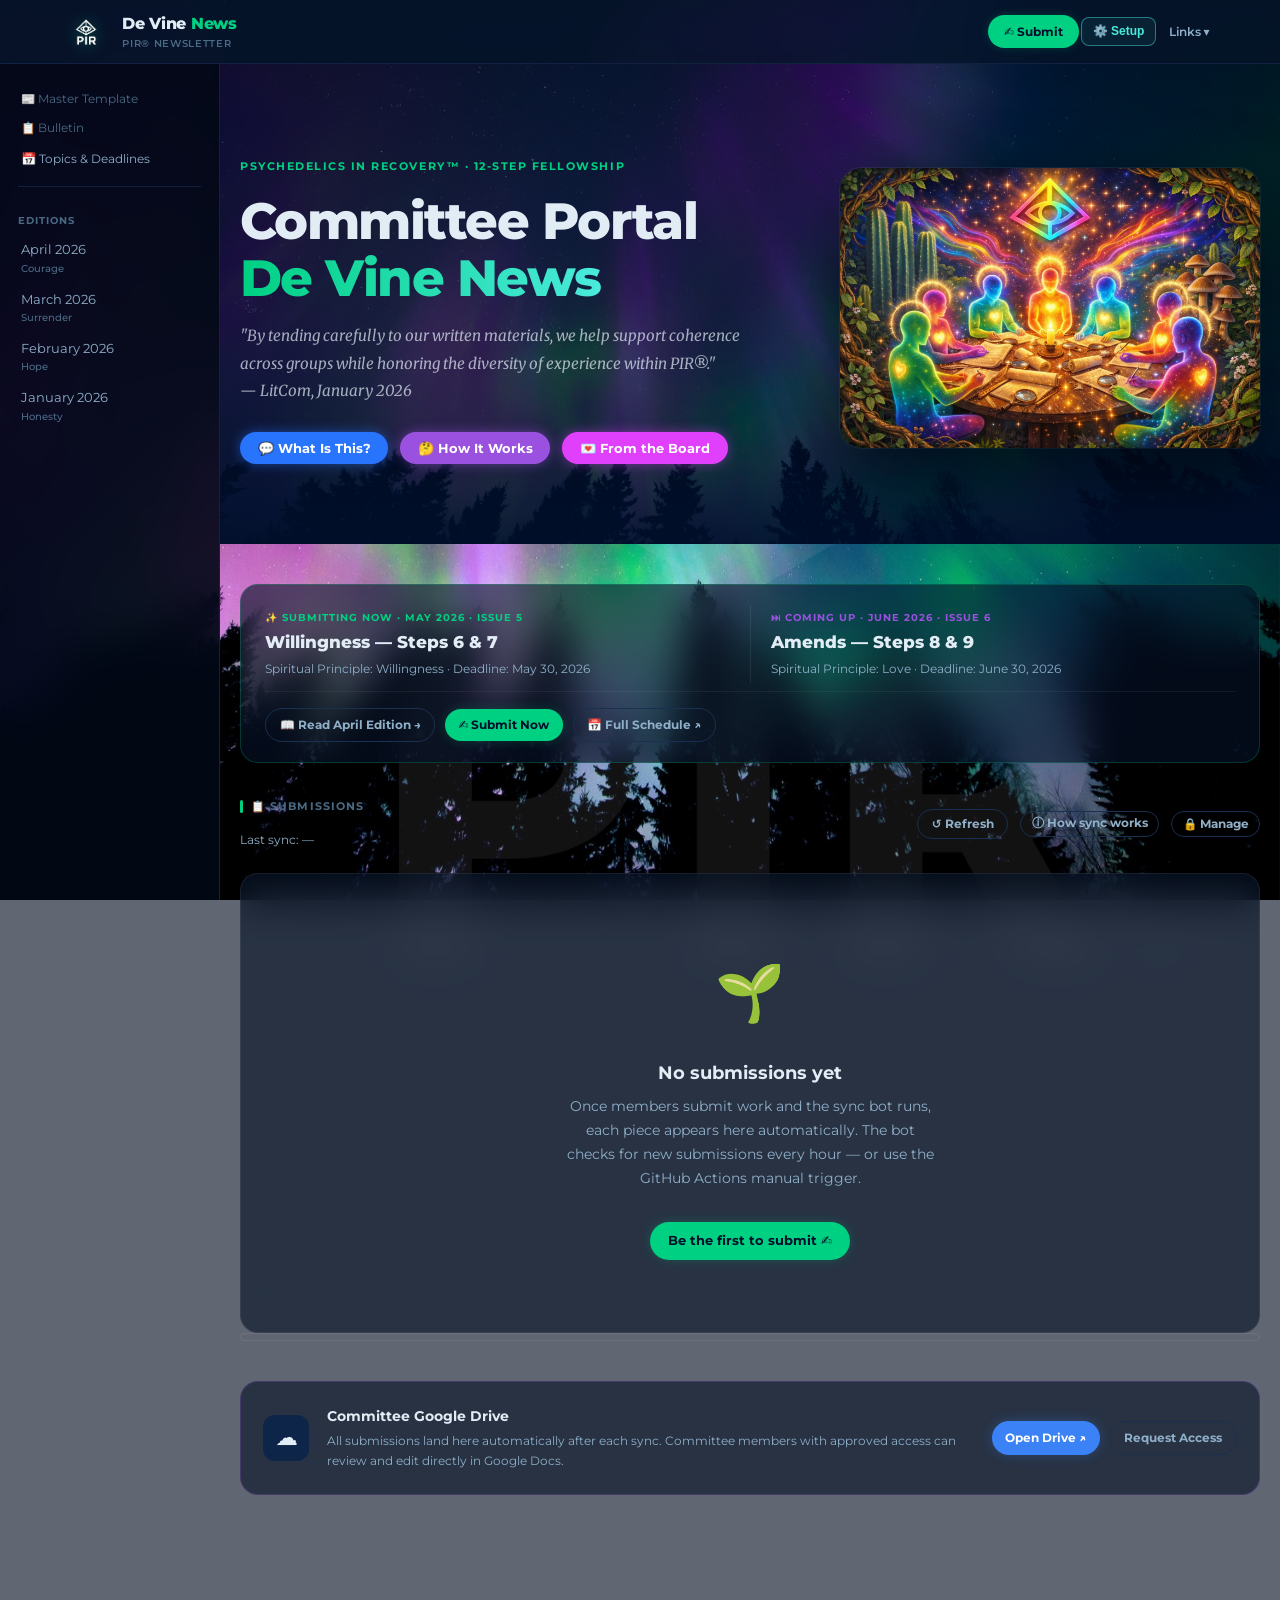
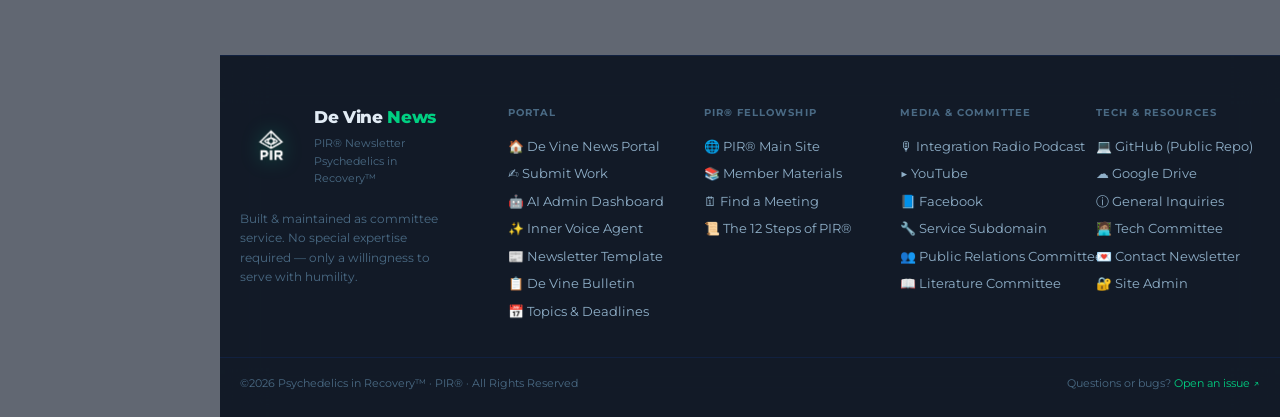
==== commit b902e0c6: "UI polish: crimson unlock, pink prompts, Core Design modal, chip pulse - submit.html: prompt items/l" ====
--- a/dashboard/index.html
+++ b/dashboard/index.html
@@ -14,6 +14,12 @@
   <link rel="stylesheet" href="style.css" />
   <style>
     /* ── Page-specific styles ── */
+    #modal-admin .btn-primary {
+      background: #ef4444; color: #fff; box-shadow: 0 0 12px rgba(239,68,68,0.35);
+    }
+    #modal-admin .btn-primary:hover {
+      background: #f87171; box-shadow: 0 0 20px rgba(239,68,68,0.5);
+    }
     .hero-inner {
       max-width: 1200px; margin: 0 auto; padding: 4rem 1.25rem 3.5rem;
       display: flex; align-items: center; gap: 3rem; justify-content: center;
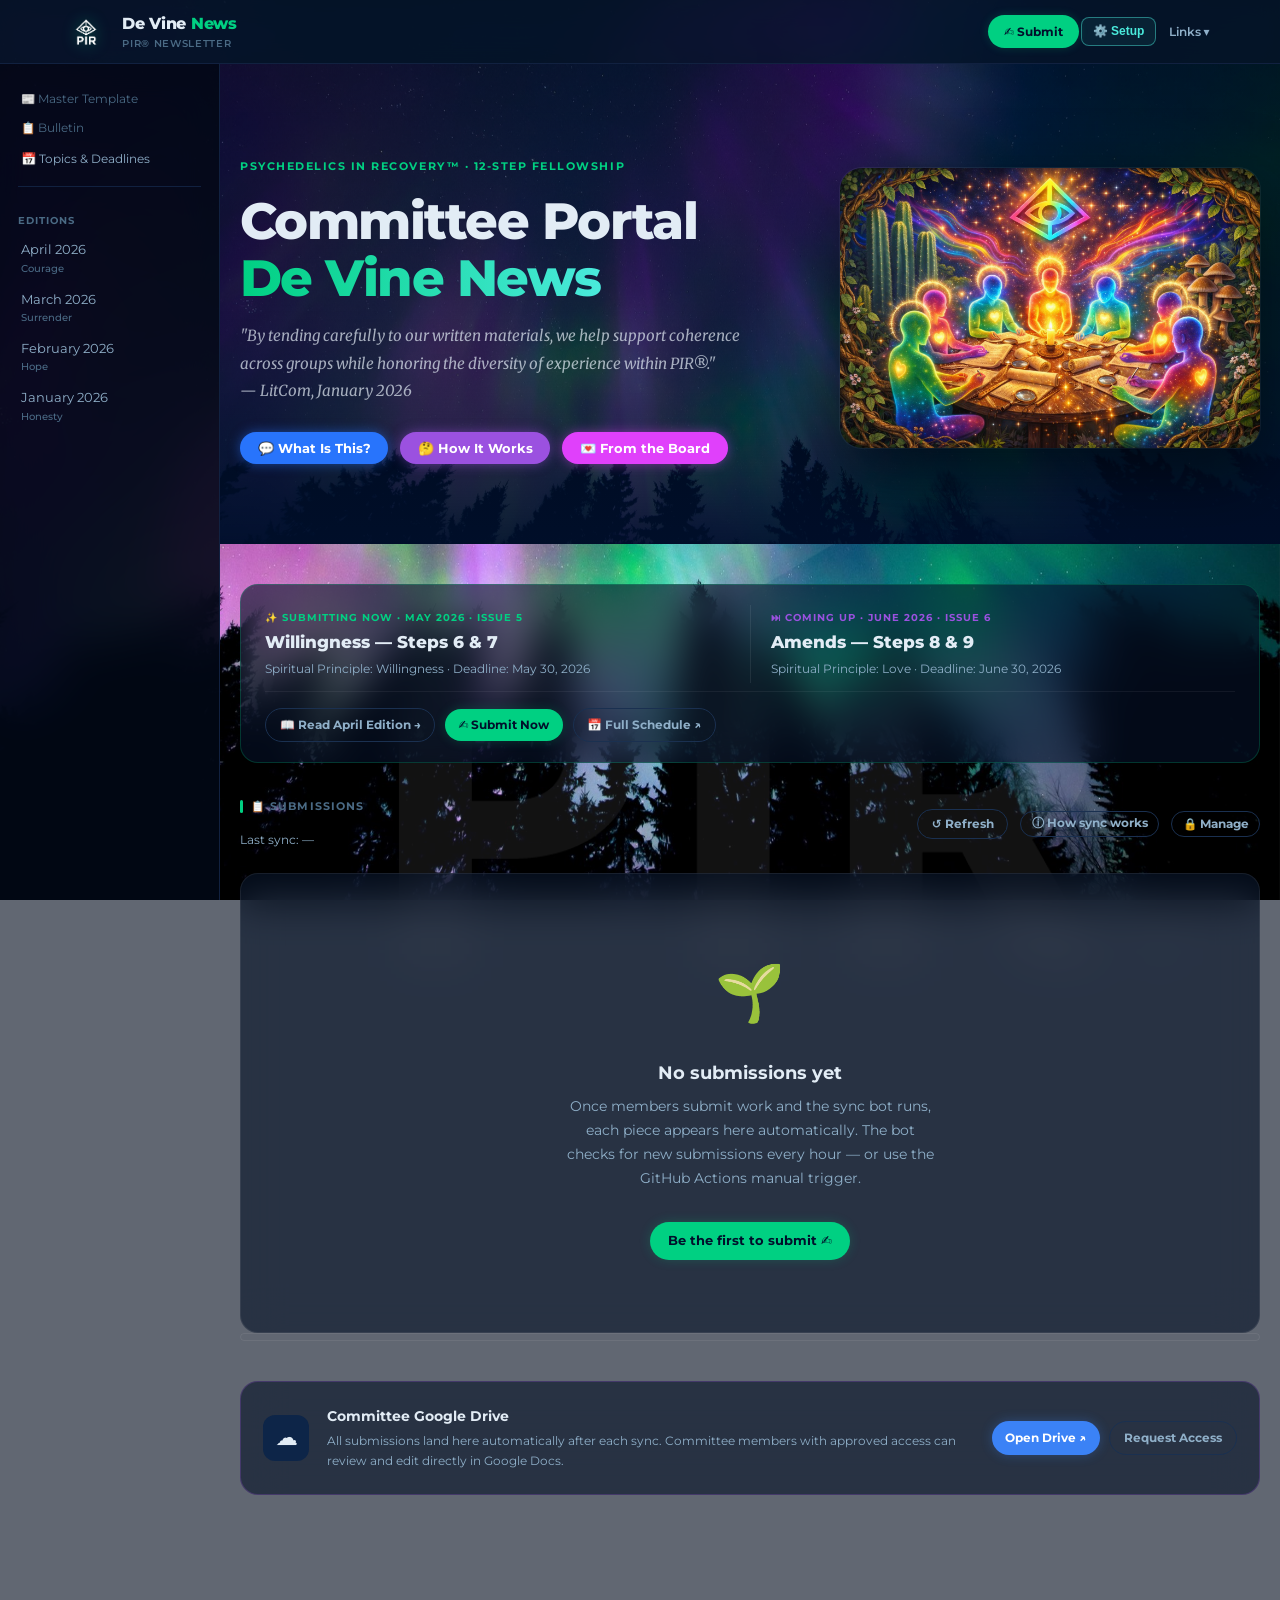
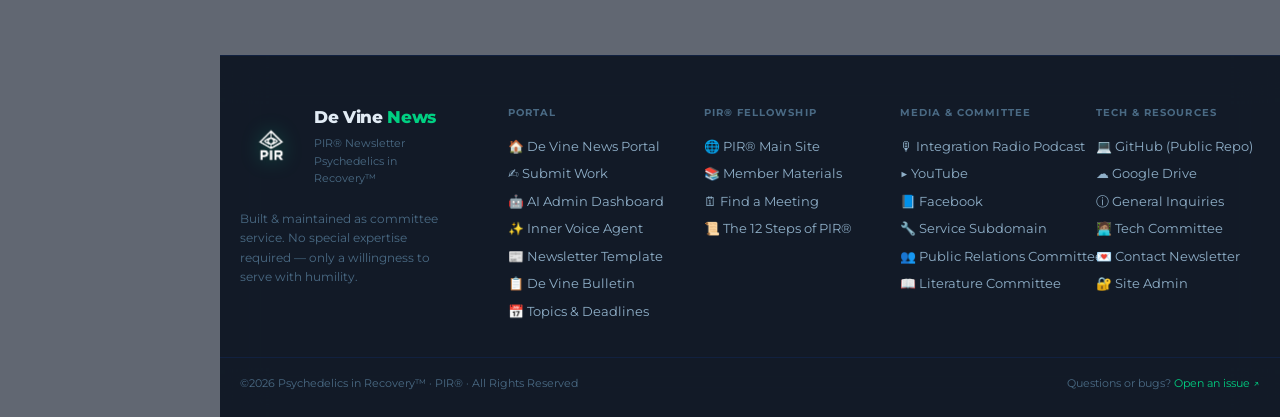
==== commit 0ccc350f: "Refine animations, principle modals, gradients, hint visibility - submit-agent.html: chips/modal-btn" ====
--- a/dashboard/index.html
+++ b/dashboard/index.html
@@ -15,10 +15,12 @@
   <style>
     /* ── Page-specific styles ── */
     #modal-admin .btn-primary {
-      background: #ef4444; color: #fff; box-shadow: 0 0 12px rgba(239,68,68,0.35);
+      background: #ef4444 !important; color: #fff !important;
+      box-shadow: 0 0 0 2px rgba(239,68,68,0.25), 0 0 18px rgba(239,68,68,0.6) !important;
     }
     #modal-admin .btn-primary:hover {
-      background: #f87171; box-shadow: 0 0 20px rgba(239,68,68,0.5);
+      background: #f87171 !important;
+      box-shadow: 0 0 0 3px rgba(239,68,68,0.35), 0 0 26px rgba(239,68,68,0.75) !important;
     }
     .hero-inner {
       max-width: 1200px; margin: 0 auto; padding: 4rem 1.25rem 3.5rem;
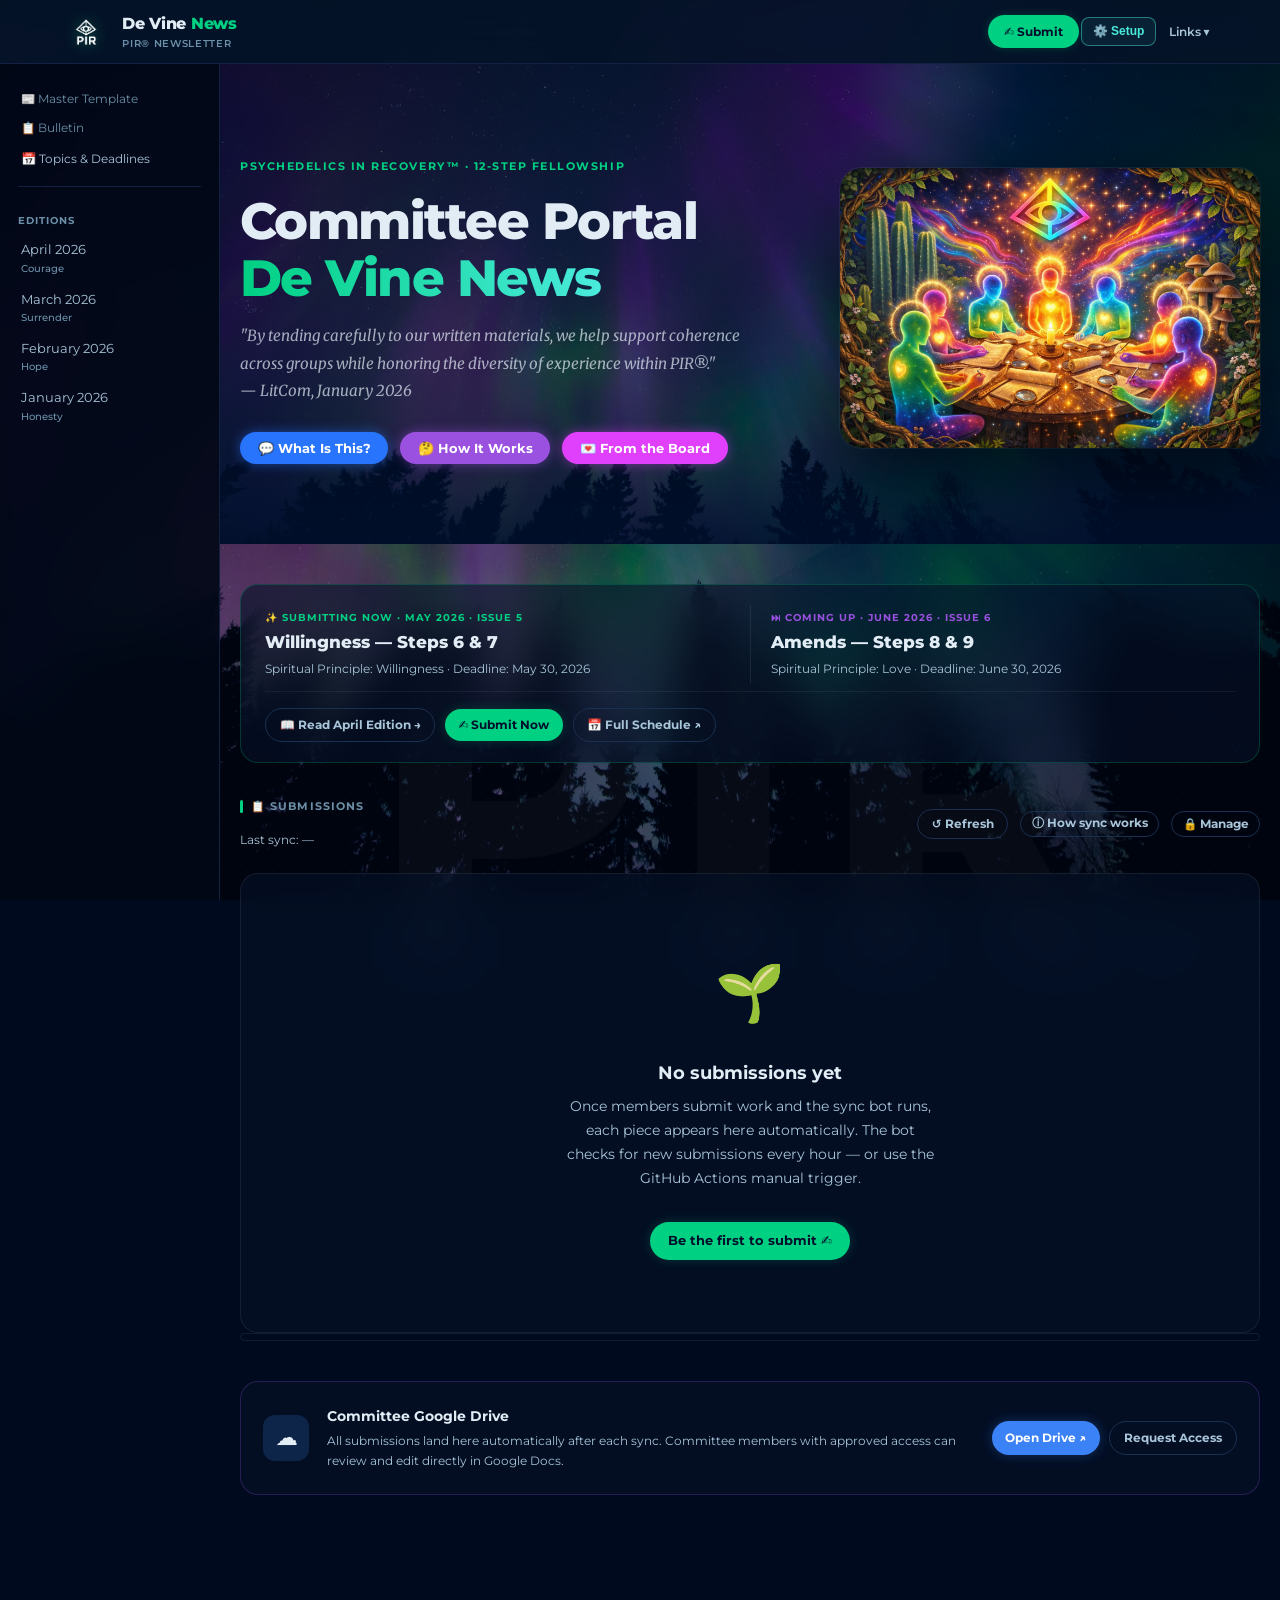
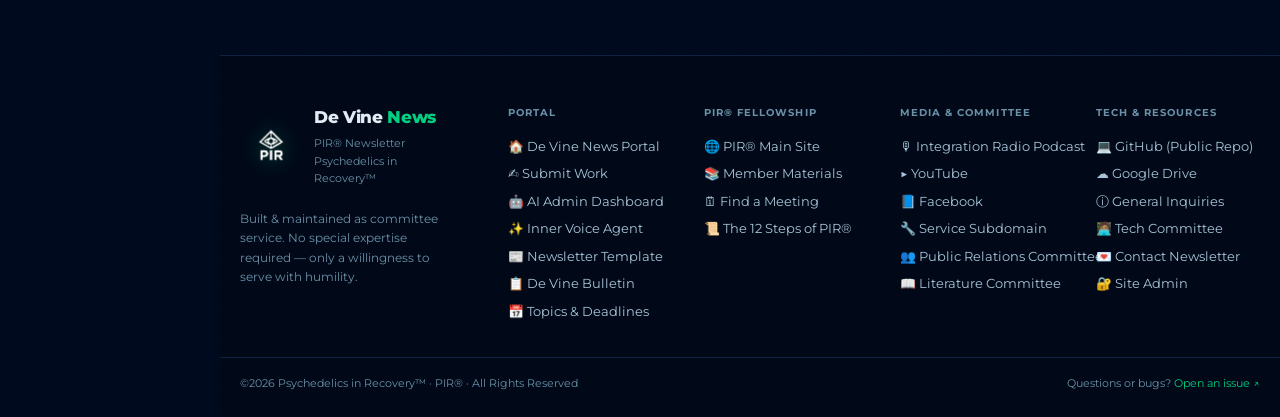
==== commit 46eb2b9b: "Polish UI: admin crimson→orange gradient, global bounce keyframe, all CTA buttons animate - style.cs" ====
--- a/dashboard/index.html
+++ b/dashboard/index.html
@@ -56,12 +56,12 @@
     .hero-illustration img { width: 100%; height: auto; display: block; max-height: 520px; object-fit: contain; }
 
     /* Hero button colour variants */
-    .btn-blue   { background: #2874fc; color: #fff; box-shadow: 0 0 12px rgba(40,116,252,0.5); border: none; }
-    .btn-blue:hover   { background: #4a8fff; box-shadow: 0 0 20px rgba(40,116,252,0.7); text-decoration: none; color: #fff; }
-    .btn-purple { background: #9b51e0; color: #fff; box-shadow: 0 0 12px rgba(155,81,224,0.5); border: none; }
-    .btn-purple:hover { background: #b06de8; box-shadow: 0 0 20px rgba(155,81,224,0.7); text-decoration: none; color: #fff; }
-    .btn-pink   { background: #e040fb; color: #fff; box-shadow: 0 0 12px rgba(224,64,251,0.45); border: none; }
-    .btn-pink:hover   { background: #e96cfc; box-shadow: 0 0 20px rgba(224,64,251,0.65); text-decoration: none; color: #fff; }
+    .btn-blue   { background: #2874fc; color: #fff; box-shadow: 0 0 12px rgba(40,116,252,0.5); border: none; animation: cta-float-bounce 3s ease-in-out infinite; }
+    .btn-blue:hover   { background: #4a8fff; box-shadow: 0 0 20px rgba(40,116,252,0.7); text-decoration: none; color: #fff; animation: none; }
+    .btn-purple { background: #9b51e0; color: #fff; box-shadow: 0 0 12px rgba(155,81,224,0.5); border: none; animation: cta-float-bounce 3.3s ease-in-out infinite 0.4s; }
+    .btn-purple:hover { background: #b06de8; box-shadow: 0 0 20px rgba(155,81,224,0.7); text-decoration: none; color: #fff; animation: none; }
+    .btn-pink   { background: #e040fb; color: #fff; box-shadow: 0 0 12px rgba(224,64,251,0.45); border: none; animation: cta-float-bounce 3.6s ease-in-out infinite 0.8s; }
+    .btn-pink:hover   { background: #e96cfc; box-shadow: 0 0 20px rgba(224,64,251,0.65); text-decoration: none; color: #fff; animation: none; }
     @media (max-width: 900px) {
       .hero-inner { flex-direction: column-reverse; gap: 2rem; padding: 2.5rem 1.25rem 2.5rem; }
       .hero-illustration { width: 100%; max-width: 480px; }
--- a/dashboard/style.css
+++ b/dashboard/style.css
@@ -20,8 +20,8 @@
   --amber:     #f5a623;
   --red:       #f87171;
   --text:      #e2ecf5;
-  --text-2:    #8fafc8;
-  --text-3:    #4a6a84;
+  --text-2:    #a8c4d8;
+  --text-3:    #6b90a8;
   --border:    #112140;
   --border-2:  #1a3050;
   --glow-g:    rgba(0,208,130,0.20);
@@ -33,9 +33,15 @@
   --radius-lg: 18px;
 }
 
-html { font-size: 16px; scroll-behavior: smooth; }
+html {
+  font-size: 16px; scroll-behavior: smooth;
+  /* Subtle dot-grid starfield — adds depth behind the aurora bg */
+  background: #000f2b;
+}
 body {
-  background: rgba(0,10,28,0.62);
+  background:
+    radial-gradient(rgba(160,196,216,0.018) 1px, transparent 1px) 0 0 / 26px 26px,
+    rgba(0,8,24,0.60);
   color: var(--text);
   font-family: var(--font-body);
   min-height: 100vh;
@@ -490,6 +496,11 @@
   border: none; cursor: pointer; transition: all 0.18s;
   white-space: nowrap; text-decoration: none;
 }
+/* Shared float-bounce for modal CTA buttons */
+@keyframes cta-float-bounce {
+  0%,100% { transform: translateY(0); }
+  50%      { transform: translateY(-2px); }
+}
 .btn-primary { background: var(--green); color: var(--navy); box-shadow: 0 0 12px var(--glow-g); }
 .btn-primary:hover { background: #00e890; box-shadow: 0 0 20px var(--glow-g); text-decoration: none; }
 .btn-primary:disabled { opacity: 0.5; cursor: not-allowed; }
